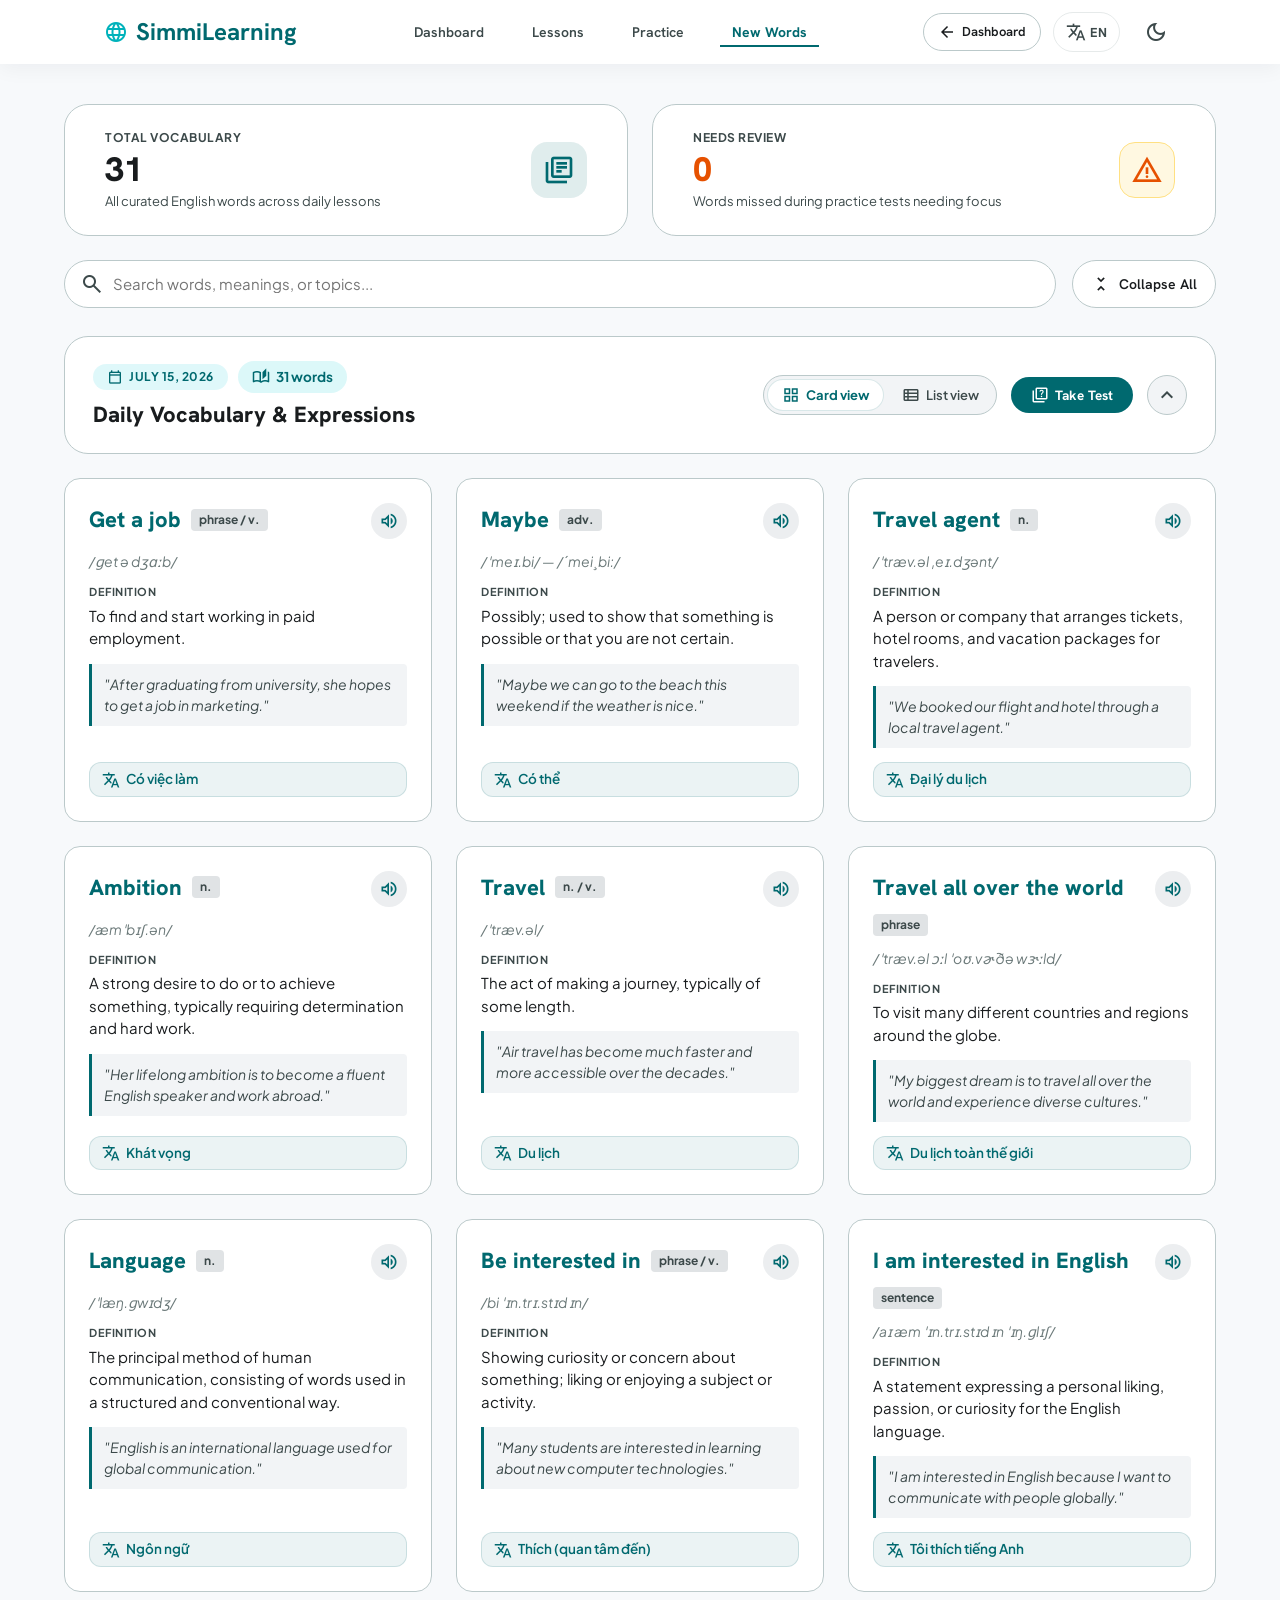
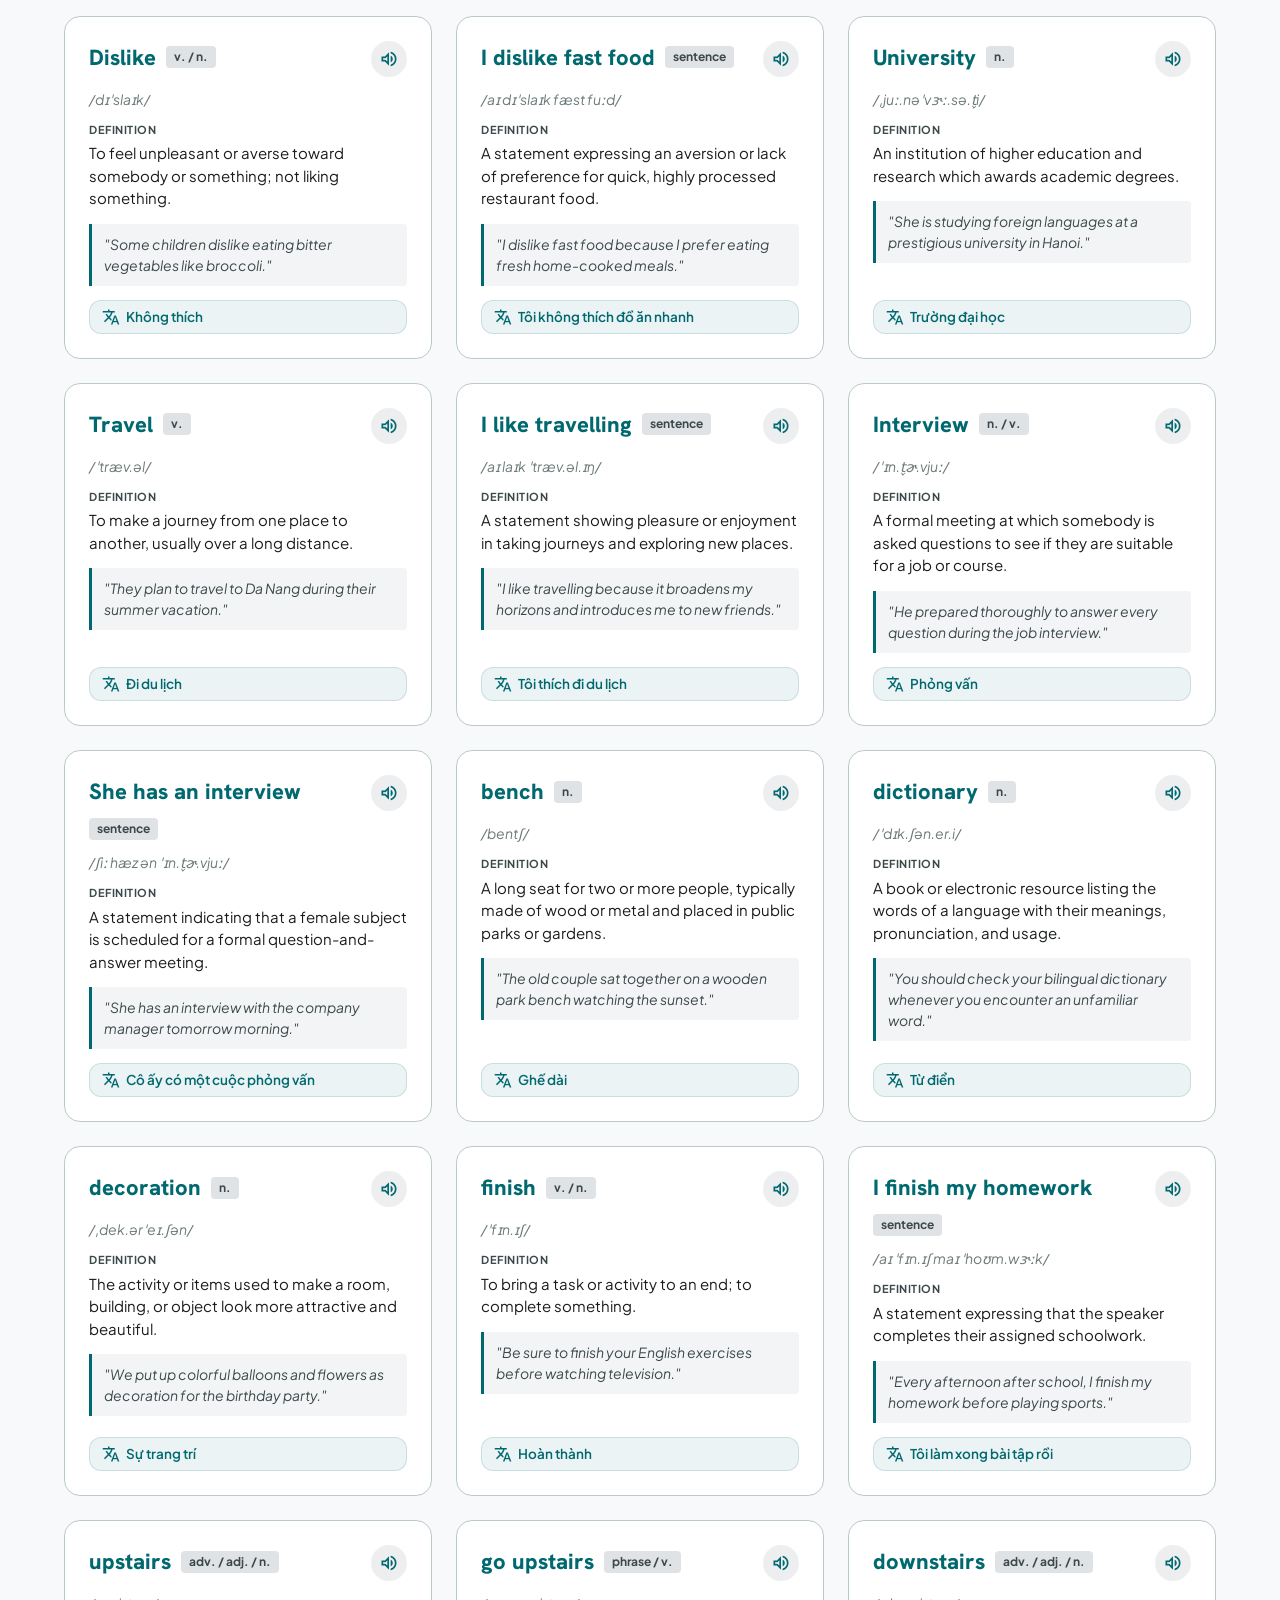
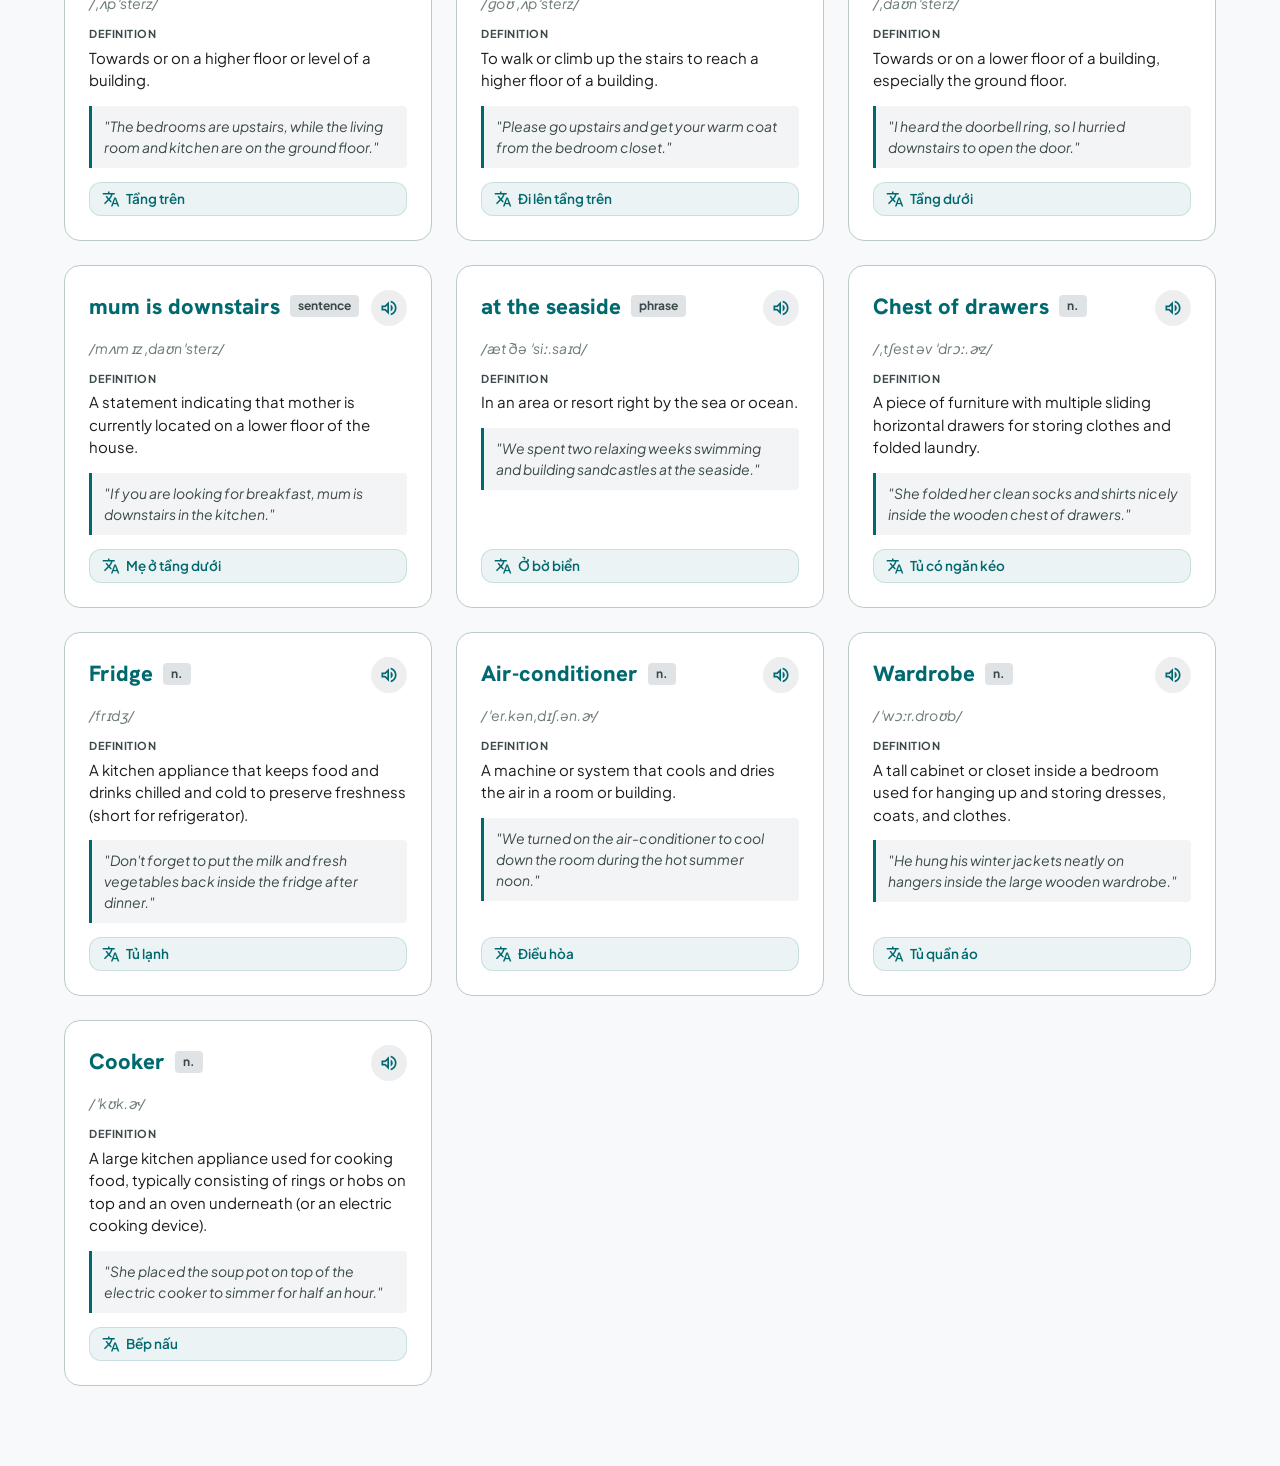
==== new_words.html @ 90b7ef75 "Refactor New Words header layout, add INFO level logging, and optimize mobile List view" ====
<!DOCTYPE html>
<html lang="en">

<head>
  <meta charset="utf-8" />
  <meta content="width=device-width, initial-scale=1.0" name="viewport" />
  <title>SimmiLearning - Daily New Vocabulary Words</title>
  <meta name="description"
    content="Explore daily curated English vocabulary words grouped by date. Listen to pronunciation, review definitions, and expand your vocabulary." />

  <!-- Material Symbols and Google Fonts -->
  <link href="https://fonts.googleapis.com/css2?family=Material+Symbols+Outlined:wght,FILL@100..700,0..1&display=swap"
    rel="stylesheet" />
  <link href="style.css" rel="stylesheet" />

  <style>
    /* Specific styles for New Words page */
    .metrics-grid {
      display: grid;
      grid-template-columns: repeat(auto-fit, minmax(280px, 1fr));
      gap: var(--spacing-md);
      margin-bottom: var(--spacing-md);
    }

    .metric-card {
      background: var(--surface-container-lowest);
      border: 1px solid var(--outline-variant);
      border-radius: var(--rounded-xl);
      padding: var(--spacing-md) var(--spacing-lg);
      display: flex;
      align-items: center;
      justify-content: space-between;
      box-shadow: var(--shadow-sm);
      transition: transform 0.2s ease, box-shadow 0.2s ease, border-color 0.2s ease;
      position: relative;
      overflow: hidden;
    }

    .metric-card:hover {
      transform: translateY(-4px);
      box-shadow: var(--shadow-level2);
      border-color: var(--primary);
    }

    .metric-card.review-card:hover {
      border-color: #f57c00;
    }

    .metric-icon-wrapper {
      width: 56px;
      height: 56px;
      border-radius: var(--rounded-lg);
      display: flex;
      align-items: center;
      justify-content: center;
      flex-shrink: 0;
    }

    .metric-icon-wrapper.primary-icon {
      background: rgba(0, 105, 111, 0.12);
      color: var(--primary);
    }

    body[data-theme="dark"] .metric-icon-wrapper.primary-icon {
      background: rgba(80, 217, 226, 0.15);
      color: var(--inverse-primary);
    }

    .metric-icon-wrapper.warning-icon {
      background: #fff8e1;
      color: #e65100;
      border: 1px solid #ffe082;
    }

    body[data-theme="dark"] .metric-icon-wrapper.warning-icon {
      background: rgba(230, 81, 0, 0.25);
      color: #ffb74d;
      border-color: #ffa000;
    }

    .metric-content {
      flex: 1;
      margin-right: 16px;
    }

    .metric-label {
      font-size: 12px;
      font-weight: 700;
      text-transform: uppercase;
      letter-spacing: 0.5px;
      color: var(--on-surface-variant);
      margin-bottom: 4px;
      display: block;
    }

    .metric-value {
      font-family: var(--font-display);
      font-size: 34px;
      font-weight: 800;
      color: var(--on-surface);
      line-height: 1.1;
      margin-bottom: 4px;
    }

    .metric-card.review-card .metric-value {
      color: #e65100;
    }

    body[data-theme="dark"] .metric-card.review-card .metric-value {
      color: #ffb74d;
    }

    .metric-sub {
      font-size: 13px;
      color: var(--on-surface-variant);
      margin: 0;
      line-height: 1.4;
    }

    .search-filter-bar {
      display: flex;
      gap: 16px;
      flex-wrap: wrap;
      margin-bottom: 28px;
      position: relative;
      z-index: 2;
    }

    @media (max-width: 640px) {
      .metrics-grid {
        grid-template-columns: 1fr;
        gap: 16px;
      }
      .metric-card {
        padding: 18px 20px;
      }
      .search-filter-bar {
        flex-direction: column;
        gap: 12px;
        margin-bottom: 20px;
      }
      .search-input-wrapper {
        min-width: 100%;
      }
      .filter-btn-group {
        width: 100%;
      }
      .filter-btn-group #toggle-all-btn {
        width: 100%;
        justify-content: center;
      }
    }

    .search-input-wrapper {
      flex: 1;
      min-width: 280px;
      position: relative;
      display: flex;
      align-items: center;
    }

    .search-input-wrapper .material-symbols-outlined {
      position: absolute;
      left: 16px;
      color: var(--on-surface-variant);
      pointer-events: none;
    }

    .search-input {
      width: 100%;
      height: 48px;
      padding: 0 16px 0 48px;
      border-radius: var(--rounded-full);
      border: 1px solid var(--outline-variant);
      background: var(--surface-container-lowest);
      color: var(--on-surface);
      font-family: var(--font-body);
      font-size: 15px;
      box-shadow: var(--shadow-sm);
      transition: all 0.2s ease;
    }

    .search-input:focus {
      outline: none;
      border-color: var(--inverse-primary);
      box-shadow: 0 0 0 3px rgba(80, 217, 226, 0.3);
    }

    .filter-btn-group {
      display: flex;
      gap: 8px;
    }

    .date-group-section {
      margin-bottom: 40px;
      animation: fadeIn 0.4s ease;
    }

    .date-group-header {
      display: flex;
      align-items: center;
      justify-content: space-between;
      gap: 20px;
      padding: 24px 28px;
      background: var(--surface-container-lowest);
      border: 1px solid var(--outline-variant);
      border-radius: var(--rounded-xl);
      box-shadow: var(--shadow-sm);
      margin-bottom: 24px;
      transition: box-shadow 0.2s ease, border-color 0.2s ease;
    }

    .date-group-header:hover {
      box-shadow: var(--shadow-level2);
      border-color: var(--primary);
    }

    .date-header-left {
      display: flex;
      flex-direction: column;
      align-items: flex-start;
      gap: 8px;
    }

    .date-badges-row {
      display: flex;
      align-items: center;
      gap: 10px;
      flex-wrap: wrap;
    }

    .date-badge {
      display: inline-flex;
      align-items: center;
      gap: 6px;
      background: rgba(80, 217, 226, 0.18);
      color: var(--primary);
      padding: 4px 14px;
      border-radius: var(--rounded-full);
      font-weight: 700;
      font-size: 12px;
      text-transform: uppercase;
      letter-spacing: 0.5px;
    }

    body[data-theme="dark"] .date-badge {
      background: rgba(80, 217, 226, 0.15);
      color: var(--inverse-primary);
    }

    .date-theme-title {
      font-family: var(--font-display);
      font-size: 22px;
      font-weight: 800;
      color: var(--on-surface);
      margin: 0;
      line-height: 1.3;
    }

    .date-header-right {
      display: flex;
      align-items: center;
      gap: 14px;
      flex-wrap: nowrap;
      flex-shrink: 0;
    }

    .date-header-right .btn-primary {
      width: auto !important;
      flex: 0 0 auto;
      margin: 0;
    }

    .word-count-badge {
      display: inline-flex;
      align-items: center;
      gap: 6px;
      background: rgba(80, 217, 226, 0.2);
      color: var(--primary);
      padding: 6px 14px;
      border-radius: var(--rounded-full);
      font-size: 13.5px;
      font-weight: 700;
      transition: all 0.2s ease;
    }

    body[data-theme="dark"] .word-count-badge {
      background: rgba(80, 217, 226, 0.15);
      color: var(--inverse-primary);
    }

    .date-header-actions {
      display: flex;
      align-items: center;
      gap: 14px;
      flex-wrap: wrap;
    }

    .group-collapse-btn {
      color: var(--on-surface-variant);
      width: 40px;
      height: 40px;
      border-radius: var(--rounded-full);
      display: inline-flex;
      align-items: center;
      justify-content: center;
      transition: all 0.2s ease;
      background: var(--surface-container-low);
      border: 1px solid var(--outline-variant);
      cursor: pointer;
    }

    .group-collapse-btn:hover {
      color: var(--primary);
      background: var(--surface-container-high);
      border-color: var(--primary);
      transform: scale(1.05);
    }

    .date-header-left[onclick]:hover .date-theme-title {
      color: var(--primary);
      transition: color 0.2s ease;
    }

    .toggle-label-short {
      display: none;
    }

    @media (max-width: 640px) {
      .date-group-header {
        flex-direction: column;
        align-items: stretch;
        gap: 16px;
        padding: 20px;
      }

      .date-theme-title {
        font-size: 20px;
        margin-top: 4px;
      }

      .date-header-right {
        display: flex;
        flex-wrap: wrap;
        justify-content: space-between;
        align-items: center;
        gap: 12px;
        width: 100%;
      }

      .date-header-right .btn-primary {
        order: -1;
        width: 100% !important;
        flex: 1 1 100% !important;
        justify-content: center;
        padding: 12px 16px;
        font-size: 14px;
        margin-bottom: 4px;
      }

      .date-badges-row {
        gap: 8px;
      }

      .word-count-badge {
        padding: 4px 12px;
        font-size: 12px;
      }

      .group-collapse-btn {
        width: 36px;
        height: 36px;
      }

      .toggle-label-full {
        display: none;
      }

      .toggle-label-short {
        display: inline;
      }

      /* Hide Type tag, Phonetic (IPA), and Needs Review badge/text specifically for List view on mobile */
      .word-list-item .word-type,
      .word-list-item .phonetic-text,
      .word-list-item .missed-badge {
        display: none !important;
      }

      /* Display Vietnamese meaning and audio button on a new separate row (`.word-list-right`) in List view on mobile */
      .word-list-item {
        flex-direction: column;
        align-items: stretch;
        gap: 12px;
      }

      .word-list-left {
        width: 100%;
      }

      .word-list-right {
        width: 100%;
        display: flex;
        align-items: center;
        justify-content: space-between;
        gap: 12px;
      }

      .word-list-item .vietnamese-pill {
        max-width: calc(100% - 48px);
        margin: 0;
        flex: 0 1 auto;
      }
    }

    .words-grid {
      display: grid;
      grid-template-columns: repeat(auto-fill, minmax(340px, 1fr));
      gap: var(--spacing-md);
    }

    .word-card {
      background: var(--surface-container-lowest);
      border: 1px solid var(--outline-variant);
      border-radius: var(--rounded-lg);
      padding: var(--spacing-md);
      display: flex;
      flex-direction: column;
      justify-content: space-between;
      box-shadow: var(--shadow-sm);
      transition: transform 0.2s ease, box-shadow 0.2s ease;
      position: relative;
      overflow: hidden;
    }

    .word-card:hover {
      transform: translateY(-4px);
      box-shadow: var(--shadow-md);
      border-color: var(--primary);
    }

    .word-header {
      display: flex;
      justify-content: space-between;
      align-items: flex-start;
      margin-bottom: 12px;
    }

    .word-title-area {
      display: flex;
      align-items: center;
      gap: 10px;
      flex-wrap: wrap;
    }

    .word-title {
      font-family: var(--font-display);
      font-size: 22px;
      font-weight: 800;
      color: var(--primary);
      margin: 0;
    }

    .word-type {
      background: var(--surface-variant);
      color: var(--on-surface-variant);
      font-size: 12px;
      font-weight: 700;
      padding: 2px 8px;
      border-radius: var(--rounded-sm);
      text-transform: lowercase;
    }

    .word-level {
      background: rgba(0, 105, 111, 0.1);
      color: var(--primary);
      border: 1px solid rgba(0, 105, 111, 0.2);
      font-size: 11px;
      font-weight: 800;
      padding: 2px 8px;
      border-radius: var(--rounded-full);
    }

    .audio-btn {
      width: 36px;
      height: 36px;
      border-radius: 50%;
      background: var(--surface-container);
      border: none;
      color: var(--primary);
      display: flex;
      align-items: center;
      justify-content: center;
      cursor: pointer;
      transition: all 0.2s ease;
      flex-shrink: 0;
    }

    .audio-btn:hover {
      background: var(--primary);
      color: var(--on-primary);
      transform: scale(1.08);
    }

    .phonetic-text {
      font-family: var(--font-body);
      font-size: 14px;
      color: var(--outline);
      margin-bottom: 12px;
      font-style: italic;
    }

    .meaning-block {
      margin-bottom: 14px;
    }

    .meaning-label {
      font-size: 11px;
      font-weight: 700;
      text-transform: uppercase;
      letter-spacing: 0.5px;
      color: var(--on-surface-variant);
      margin-bottom: 4px;
      display: block;
    }

    .meaning-text {
      font-size: 15px;
      line-height: 1.5;
      color: var(--on-surface);
      margin: 0;
    }

    .example-box {
      background: var(--surface-container-low);
      border-left: 3px solid var(--primary);
      padding: 10px 12px;
      border-radius: 0 var(--rounded-sm) var(--rounded-sm) 0;
      margin-bottom: 14px;
    }

    .example-box p {
      font-size: 14px;
      line-height: 1.5;
      color: var(--on-surface-variant);
      font-style: italic;
      margin: 0;
    }

    .vietnamese-pill {
      display: inline-flex;
      align-items: center;
      gap: 6px;
      background: rgba(0, 105, 111, 0.08);
      color: var(--primary);
      padding: 6px 12px;
      border-radius: var(--rounded-md);
      font-size: 13.5px;
      font-weight: 600;
      border: 1px solid rgba(0, 105, 111, 0.15);
      margin-top: auto;
    }

    .loading-container {
      text-align: center;
      padding: 80px 20px;
    }

    .spinner {
      width: 48px;
      height: 48px;
      border: 4px solid var(--surface-variant);
      border-top-color: var(--primary);
      border-radius: 50%;
      animation: spin 1s infinite linear;
      margin: 0 auto 16px;
    }

    @keyframes spin {
      to {
        transform: rotate(360deg);
      }
    }

    @keyframes fadeIn {
      from {
        opacity: 0;
        transform: translateY(8px);
      }

      to {
        opacity: 1;
        transform: translateY(0);
      }
    }

    .empty-state {
      text-align: center;
      padding: 60px 20px;
      background: var(--surface-container-low);
      border-radius: var(--rounded-lg);
      margin: 20px 0;
    }

    .view-toggle-group {
      display: inline-flex;
      background: var(--surface-container-low);
      border: 1px solid var(--outline-variant);
      border-radius: var(--rounded-full);
      padding: 3px;
      gap: 4px;
    }

    .view-toggle-btn {
      display: inline-flex;
      align-items: center;
      gap: 6px;
      padding: 6px 14px;
      border-radius: var(--rounded-full);
      border: none;
      background: transparent;
      color: var(--on-surface-variant);
      font-size: 13px;
      font-weight: 600;
      cursor: pointer;
      transition: all 0.2s ease;
      font-family: var(--font-body);
    }

    .view-toggle-btn:hover {
      color: var(--on-surface);
      background: rgba(0, 105, 111, 0.06);
    }

    .view-toggle-btn.active {
      background: var(--surface-container-lowest);
      color: var(--primary);
      box-shadow: var(--shadow-sm);
      font-weight: 700;
      border: 1px solid rgba(0, 105, 111, 0.15);
    }

    .words-list {
      display: flex;
      flex-direction: column;
      gap: 12px;
    }

    .word-list-item {
      background: var(--surface-container-lowest);
      border: 1px solid var(--outline-variant);
      border-radius: var(--rounded-lg);
      padding: 14px 20px;
      display: flex;
      align-items: center;
      justify-content: space-between;
      gap: 16px;
      box-shadow: var(--shadow-sm);
      transition: transform 0.2s ease, box-shadow 0.2s ease, border-color 0.2s ease;
    }

    .word-list-item:hover {
      transform: translateX(4px);
      box-shadow: var(--shadow-md);
      border-color: var(--primary);
    }

    .word-list-left {
      display: flex;
      align-items: center;
      gap: 14px;
      flex-wrap: wrap;
    }

    .word-list-title {
      font-family: var(--font-display);
      font-size: 18px;
      font-weight: 800;
      color: var(--primary);
      margin: 0;
    }

    .word-list-right {
      display: flex;
      align-items: center;
      gap: 14px;
      flex-shrink: 0;
    }

    .word-card.missed-card {
      border: 2px solid #f57c00 !important;
      background: #fff8e1 !important;
      box-shadow: 0 4px 12px rgba(245, 124, 0, 0.15) !important;
    }

    body[data-theme="dark"] .word-card.missed-card {
      background: rgba(245, 124, 0, 0.15) !important;
      border-color: #ffb74d !important;
    }

    .word-list-item.missed-item {
      border: 2px solid #f57c00 !important;
      background: #fff8e1 !important;
      box-shadow: 0 4px 12px rgba(245, 124, 0, 0.12) !important;
    }

    body[data-theme="dark"] .word-list-item.missed-item {
      background: rgba(245, 124, 0, 0.15) !important;
      border-color: #ffb74d !important;
    }

    .missed-badge {
      display: inline-flex;
      align-items: center;
      gap: 4px;
      background: #ffecb3;
      color: #e65100;
      font-size: 11.5px;
      font-weight: 700;
      padding: 3px 8px;
      border-radius: var(--rounded-full);
      border: 1px solid #ffb300;
      margin-left: 6px;
    }

    body[data-theme="dark"] .missed-badge {
      background: rgba(230, 81, 0, 0.4);
      color: #ffe082;
      border-color: #ffa000;
    }
  </style>
</head>

<body>

  <!-- Top Navigation Bar -->
  <header class="header-bar">
    <div class="header-container">
      <a href="index.html" class="logo">
        <span class="material-symbols-outlined filled">language</span>
        SimmiLearning
      </a>

      <!-- Desktop Navigation links -->
      <nav class="nav-links" aria-label="Main Navigation">
        <a href="index.html" class="nav-link">Dashboard</a>
        <a href="index.html#lessons" class="nav-link"
          onclick="localStorage.setItem('simmi-nav', 'lessons');">Lessons</a>
        <a href="index.html" class="nav-link">Practice</a>
        <a href="new_words.html" class="nav-link active" style="font-weight: 700; color: var(--primary);">New Words</a>
      </nav>

      <!-- Action buttons -->
      <div class="header-actions">
        <!-- Back to Dashboard Button -->
        <a href="index.html" class="btn-secondary"
          style="display: inline-flex; align-items: center; gap: 6px; padding: 8px 14px; border-radius: var(--rounded-full); text-decoration: none; font-size: 13px; font-weight: 600; border: 1px solid var(--outline-variant); color: var(--on-surface);">
          <span class="material-symbols-outlined" style="font-size: 18px;">arrow_back</span>
          <span>Dashboard</span>
        </a>

        <!-- Language Toggle Button -->
        <button id="lang-toggle-btn" class="icon-btn" aria-label="Switch language"
          style="display: flex; align-items: center; gap: 4px; padding: 6px 12px; border-radius: var(--rounded-full); border: 1px solid rgba(132, 148, 149, 0.2); height: 40px; margin-right: 4px; color: var(--on-surface-variant);">
          <span class="material-symbols-outlined" style="font-size: 20px;">translate</span>
          <span id="lang-label" style="font-family: var(--font-display); font-size: 13px; font-weight: 700;">EN</span>
        </button>
        <!-- Theme Toggle Button -->
        <button id="theme-toggle-btn" class="icon-btn" aria-label="Toggle dark mode">
          <span class="material-symbols-outlined">dark_mode</span>
        </button>
      </div>
    </div>
  </header>

  <!-- Main Content Wrapper -->
  <main class="main-canvas" style="max-width: 1200px;">
    <!-- Metrics Top Cards Section -->
    <section class="metrics-grid fade-in">
      <!-- Total Words Metric Card -->
      <article class="metric-card">
        <div class="metric-content">
          <span id="metric-total-title" class="metric-label">Total Vocabulary</span>
          <div id="metric-total-value" class="metric-value">0</div>
          <p id="metric-total-sub" class="metric-sub">All curated English words across daily lessons</p>
        </div>
        <div class="metric-icon-wrapper primary-icon">
          <span class="material-symbols-outlined" style="font-size: 32px;">library_books</span>
        </div>
      </article>

      <!-- Needs Review Metric Card -->
      <article class="metric-card review-card">
        <div class="metric-content">
          <span id="metric-review-title" class="metric-label">Needs Review</span>
          <div id="metric-review-value" class="metric-value">0</div>
          <p id="metric-review-sub" class="metric-sub">Words missed during practice tests needing focus</p>
        </div>
        <div class="metric-icon-wrapper warning-icon">
          <span class="material-symbols-outlined" style="font-size: 32px;">warning</span>
        </div>
      </article>
    </section>

    <!-- Search and Filter Bar -->
    <div class="search-filter-bar fade-in">
      <div class="search-input-wrapper">
        <span class="material-symbols-outlined">search</span>
        <input type="text" id="search-input" class="search-input"
          placeholder="Search words, meanings, or topics..." />
      </div>
      <div class="filter-btn-group">
        <button id="toggle-all-btn" class="btn-secondary"
          style="background: var(--surface-container-lowest); color: var(--on-surface); border: 1px solid var(--outline-variant); border-radius: var(--rounded-full); padding: 0 18px; height: 48px; font-weight: 600; display: inline-flex; align-items: center; gap: 8px; cursor: pointer;">
          <span class="material-symbols-outlined" style="font-size: 20px;">unfold_less</span>
          <span id="toggle-all-label">Collapse All</span>
        </button>
      </div>
    </div>

    <!-- Words Container where JSON data is rendered -->
    <div id="words-container">
      <div class="loading-container">
        <div class="spinner"></div>
        <p style="color: var(--on-surface-variant); font-weight: 600;">Loading vocabulary data from new_words.json...
        </p>
      </div>
    </div>
  </main>

  <script>
    // Global Logging Utility - Level set to INFO for Chrome Developer Tools inspection
    const LOG_LEVEL = localStorage.getItem('simmilearning-log-level') || 'INFO';
    const Logger = {
      level: LOG_LEVEL,
      info: (...args) => {
        if (Logger.level === 'INFO' || Logger.level === 'DEBUG') {
          console.info('[INFO]', ...args);
        }
      },
      debug: (...args) => {
        if (Logger.level === 'DEBUG') {
          console.debug('[DEBUG]', ...args);
        }
      },
      warn: (...args) => console.warn('[WARN]', ...args),
      error: (...args) => console.error('[ERROR]', ...args)
    };

    // State management
    let wordsData = [];
    let currentLang = localStorage.getItem('simmilearning-lang') || 'en';
    let currentViewMode = localStorage.getItem('simmilearning-words-view') || 'card';
    let isAllExpanded = true;
    let collapsedGroups = new Set();

    // Translations for UI labels
    const UI_LABELS = {
      en: {
        totalWordsTitle: "Total Vocabulary",
        totalWordsSub: "All curated English words across daily lessons",
        needsReviewTitle: "Needs Review",
        needsReviewSub: "Words missed during practice tests needing focus",
        searchPlaceholder: "Search words, meanings, or topics...",
        collapseAll: "Collapse All",
        expandAll: "Expand All",
        cardView: "Card view",
        cardViewShort: "Card",
        listView: "List view",
        listViewShort: "List",
        collapseGroup: "Collapse group",
        expandGroup: "Expand group",
        takeTest: "Take Test",
        needsReview: "Needs Review",
        meaning: "Definition",
        example: "Example",
        vietnamese: "Vietnamese",
        emptyTitle: "No vocabulary words found",
        emptySub: "Try adjusting your search terms or keywords.",
        wordsCount: "{count} words"
      },
      vi: {
        totalWordsTitle: "Tổng số từ vựng",
        totalWordsSub: "Toàn bộ từ vựng đã tổng hợp trong kho bài học",
        needsReviewTitle: "Từ cần ôn lại",
        needsReviewSub: "Các từ bạn trả lời chưa đúng trong bài kiểm tra",
        searchPlaceholder: "Tìm từ khóa, nghĩa hoặc chủ đề...",
        collapseAll: "Thu gọn tất cả",
        expandAll: "Mở rộng tất cả",
        cardView: "Dạng thẻ",
        cardViewShort: "Thẻ",
        listView: "Danh sách",
        listViewShort: "Danh sách",
        collapseGroup: "Thu gọn nhóm",
        expandGroup: "Mở rộng nhóm",
        takeTest: "Làm bài kiểm tra",
        needsReview: "Cần ôn lại",
        meaning: "Định nghĩa",
        example: "Ví dụ",
        vietnamese: "Nghĩa tiếng Việt",
        emptyTitle: "Không tìm thấy từ vựng phù hợp",
        emptySub: "Hãy thử kiểm tra lại từ khóa tìm kiếm của bạn.",
        wordsCount: "{count} từ"
      }
    };

    // Initialize Page
    document.addEventListener('DOMContentLoaded', () => {
      Logger.info("Initializing New Words page (`new_words.html`)... Current language:", currentLang, "| View mode:", currentViewMode);
      initTheme();
      initLanguage();
      fetchWordsData();

      // Event listeners
      document.getElementById('search-input').addEventListener('input', (e) => {
        Logger.info("User searching vocabulary with input:", e.target.value.trim());
        renderWords(e.target.value.trim());
      });

      document.getElementById('toggle-all-btn').addEventListener('click', toggleAllSections);
      document.getElementById('theme-toggle-btn').addEventListener('click', toggleTheme);
      document.getElementById('lang-toggle-btn').addEventListener('click', toggleLanguage);
    });

    // Fetch JSON data
    async function fetchWordsData() {
      const container = document.getElementById('words-container');
      try {
        Logger.info("Fetching vocabulary dataset from `new_words.json`...");
        const response = await fetch('new_words.json');
        if (!response.ok) {
          throw new Error(`HTTP error! status: ${response.status}`);
        }
        wordsData = await response.json();
        const totalItems = wordsData.reduce((acc, g) => acc + (g.words ? g.words.length : 0), 0);
        Logger.info(`Successfully loaded vocabulary dataset: ${wordsData.length} date groups containing ${totalItems} total words.`);
        renderWords();
      } catch (error) {
        Logger.error('Failed to load vocabulary data:', error);
        container.innerHTML = `
          <div class="empty-state" style="border: 1px solid var(--error); background: var(--error-container); color: var(--on-error-container);">
            <span class="material-symbols-outlined" style="font-size: 48px; color: var(--error);">error</span>
            <h3 style="margin: 12px 0 6px;">Failed to Load Vocabulary Data</h3>
            <p style="margin: 0;">Could not fetch <code>new_words.json</code>. Ensure the local server is running and the file exists.</p>
          </div>
        `;
      }
    }

    function updateMetrics() {
      if (!wordsData) return;
      const totalWords = wordsData.reduce((acc, g) => acc + (g.words ? g.words.length : 0), 0);
      const missedWords = JSON.parse(localStorage.getItem('simmilearning-missed-words') || '{}');
      const reviewWords = wordsData.reduce((acc, g) => acc + (g.words ? g.words.filter(w => Boolean(missedWords[w.word.trim().toLowerCase()])).length : 0), 0);

      const totalEl = document.getElementById('metric-total-value');
      if (totalEl) totalEl.textContent = totalWords;

      const reviewEl = document.getElementById('metric-review-value');
      if (reviewEl) reviewEl.textContent = reviewWords;

      Logger.info(`Metrics updated -> Total Vocabulary: ${totalWords} | Needs Review: ${reviewWords}`);
    }

    // Render grouped words
    function renderWords(searchQuery = '') {
      Logger.info(`Rendering words view. Search Query: "${searchQuery}" | View Mode: "${currentViewMode}"`);
      const container = document.getElementById('words-container');
      const labels = UI_LABELS[currentLang];

      updateMetrics();

      if (!wordsData || wordsData.length === 0) {
        container.innerHTML = `<div class="empty-state"><p>No vocabulary items available.</p></div>`;
        return;
      }

      const query = searchQuery.toLowerCase();
      let totalWordsRendered = 0;
      let html = '';

      wordsData.forEach(group => {
        // Filter words matching query
        const filteredWords = group.words.filter(item => {
          if (!query) return true;
          return (
            item.word.toLowerCase().includes(query) ||
            item.meaning.toLowerCase().includes(query) ||
            (item.vietnamese && item.vietnamese.toLowerCase().includes(query)) ||
            (group.theme && group.theme.toLowerCase().includes(query)) ||
            group.date.includes(query) ||
            group.dateFormatted.toLowerCase().includes(query)
          );
        });

        if (filteredWords.length > 0) {
          totalWordsRendered += filteredWords.length;
          const countText = labels.wordsCount.replace('{count}', filteredWords.length);

          const viewContainerClass = currentViewMode === 'card' ? 'words-grid' : 'words-list';
          const missedWords = JSON.parse(localStorage.getItem('simmilearning-missed-words') || '{}');
          const itemsHtml = filteredWords.map(word => currentViewMode === 'card' ? renderWordCard(word, labels, missedWords) : renderWordListItem(word, labels, missedWords)).join('');

          const isGroupExpanded = isAllExpanded && !collapsedGroups.has(group.date);
          html += `
            <div class="date-group-section" data-date="${group.date}">
              <div class="date-group-header">
                <div class="date-header-left" style="cursor: pointer;" onclick="toggleGroupSectionFromHeader(this)" title="${isGroupExpanded ? (labels.collapseGroup || 'Collapse group') : (labels.expandGroup || 'Expand group')}">
                  <div class="date-badges-row">
                    <span class="date-badge">
                      <span class="material-symbols-outlined" style="font-size: 16px;">calendar_today</span>
                      <span>${group.dateFormatted || group.date}</span>
                    </span>
                    <span class="word-count-badge">
                      <span class="material-symbols-outlined" style="font-size: 18px;">auto_stories</span>
                      <span>${countText}</span>
                    </span>
                  </div>
                  ${group.theme ? `<h2 class="date-theme-title">${group.theme}</h2>` : ''}
                </div>
                <div class="date-header-right">
                  <div class="view-toggle-group" aria-label="View mode selection">
                    <button class="view-toggle-btn ${currentViewMode === 'card' ? 'active' : ''}" onclick="setViewMode('card')" title="${labels.cardView}">
                      <span class="material-symbols-outlined" style="font-size: 18px;">grid_view</span>
                      <span class="toggle-label-full">${labels.cardView}</span>
                      <span class="toggle-label-short">${labels.cardViewShort || 'Card'}</span>
                    </button>
                    <button class="view-toggle-btn ${currentViewMode === 'list' ? 'active' : ''}" onclick="setViewMode('list')" title="${labels.listView}">
                      <span class="material-symbols-outlined" style="font-size: 18px;">view_list</span>
                      <span class="toggle-label-full">${labels.listView}</span>
                      <span class="toggle-label-short">${labels.listViewShort || 'List'}</span>
                    </button>
                  </div>
                  <a href="new_words_test.html?date=${group.date}" class="btn-primary" style="width: auto; flex: 0 0 auto; display: inline-flex; align-items: center; gap: 6px; padding: 8px 20px; border-radius: var(--rounded-full); font-size: 13.5px; font-weight: 700; text-decoration: none; box-shadow: var(--shadow-sm); transition: all 0.2s ease;">
                    <span class="material-symbols-outlined" style="font-size: 18px;">quiz</span>
                    <span>${labels.takeTest || 'Take Test'}</span>
                  </a>
                  <button type="button" class="icon-btn group-collapse-btn" onclick="toggleGroupSection(this, '${group.date}')" title="${isGroupExpanded ? (labels.collapseGroup || 'Collapse group') : (labels.expandGroup || 'Expand group')}" aria-expanded="${isGroupExpanded ? 'true' : 'false'}">
                    <span class="material-symbols-outlined" style="font-size: 24px; transition: transform 0.2s ease;">${isGroupExpanded ? 'expand_less' : 'expand_more'}</span>
                  </button>
                </div>
              </div>

              <div class="${viewContainerClass}" style="${isGroupExpanded ? '' : 'display: none;'}">
                ${itemsHtml}
              </div>
            </div>
          `;
        }
      });

      if (totalWordsRendered === 0) {
        container.innerHTML = `
          <div class="empty-state fade-in">
            <span class="material-symbols-outlined" style="font-size: 48px; color: var(--outline);">search_off</span>
            <h3 style="font-size: 20px; font-weight: 700; margin: 12px 0 6px;">${labels.emptyTitle}</h3>
            <p style="color: var(--on-surface-variant); margin: 0;">${labels.emptySub}</p>
          </div>
        `;
      } else {
        container.innerHTML = html;
      }
    }

    function setViewMode(mode) {
      if (currentViewMode === mode) return;
      Logger.info(`Switching view mode from "${currentViewMode}" to "${mode}"`);
      currentViewMode = mode;
      localStorage.setItem('simmilearning-words-view', mode);
      renderWords(document.getElementById('search-input').value.trim());
    }

    // Render single word card (Card View)
    function renderWordCard(word, labels, missedWords = {}) {
      const isMissed = Boolean(missedWords[word.word.trim().toLowerCase()]);
      return `
        <article class="word-card fade-in ${isMissed ? 'missed-card' : ''}">
          <div>
            <div class="word-header">
              <div class="word-title-area">
                <h3 class="word-title">${word.word}</h3>
                ${word.type ? `<span class="word-type">${word.type}</span>` : ''}
                ${word.level ? `<span class="word-level">${word.level}</span>` : ''}
                ${isMissed ? `
                  <span class="missed-badge" title="You missed this word in the test. Review it carefully!">
                    <span class="material-symbols-outlined" style="font-size: 14px;">warning</span>
                    <span>${labels.needsReview || 'Needs Review'}</span>
                  </span>
                ` : ''}
              </div>
              <button class="audio-btn" onclick="speakWord('${word.word.replace(/'/g, "\\'")}')" title="Listen to pronunciation" aria-label="Pronounce ${word.word}">
                <span class="material-symbols-outlined" style="font-size: 20px;">volume_up</span>
              </button>
            </div>

            ${word.phonetic ? `<div class="phonetic-text">${word.phonetic}</div>` : ''}

            <div class="meaning-block">
              <span class="meaning-label">${labels.meaning}</span>
              <p class="meaning-text">${word.meaning}</p>
            </div>

            ${word.example ? `
              <div class="example-box">
                <p>"${word.example}"</p>
              </div>
            ` : ''}
          </div>

          ${word.vietnamese ? `
            <div class="vietnamese-pill">
              <span class="material-symbols-outlined" style="font-size: 18px;">translate</span>
              <span>${word.vietnamese}</span>
            </div>
          ` : ''}
        </article>
      `;
    }

    // Render single word list item (List View - without definition & example)
    function renderWordListItem(word, labels, missedWords = {}) {
      const isMissed = Boolean(missedWords[word.word.trim().toLowerCase()]);
      return `
        <article class="word-list-item fade-in ${isMissed ? 'missed-item' : ''}">
          <div class="word-list-left">
            <h3 class="word-list-title">${word.word}</h3>
            ${word.type ? `<span class="word-type">${word.type}</span>` : ''}
            ${word.phonetic ? `<span class="phonetic-text" style="margin: 0; font-size: 13.5px;">${word.phonetic}</span>` : ''}
            ${word.level ? `<span class="word-level">${word.level}</span>` : ''}
            ${isMissed ? `
              <span class="missed-badge" title="You missed this word in the test. Review it carefully!">
                <span class="material-symbols-outlined" style="font-size: 14px;">warning</span>
                <span>${labels.needsReview || 'Needs Review'}</span>
              </span>
            ` : ''}
          </div>

          <div class="word-list-right">
            ${word.vietnamese ? `
              <div class="vietnamese-pill" style="margin: 0;">
                <span class="material-symbols-outlined" style="font-size: 18px;">translate</span>
                <span>${word.vietnamese}</span>
              </div>
            ` : ''}
            <button class="audio-btn" onclick="speakWord('${word.word.replace(/'/g, "\\'")}')" title="Listen to pronunciation" aria-label="Pronounce ${word.word}">
              <span class="material-symbols-outlined" style="font-size: 20px;">volume_up</span>
            </button>
          </div>
        </article>
      `;
    }

    // Text to Speech Pronunciation
    function speakWord(text) {
      Logger.info(`Pronouncing text via SpeechSynthesis: "${text}"`);
      if (!('speechSynthesis' in window)) {
        alert("Sorry, your browser does not support text-to-speech.");
        return;
      }
      // Cancel previous utterances
      window.speechSynthesis.cancel();
      const utterance = new SpeechSynthesisUtterance(text);
      utterance.lang = 'en-US';
      utterance.rate = 0.5; // Slow speed for easy listening and learning pronunciation
      window.speechSynthesis.speak(utterance);
    }

    // Expand/Collapse Sections
    function toggleAllSections() {
      isAllExpanded = !isAllExpanded;
      Logger.info(`Toggling all date group sections -> isAllExpanded state: ${isAllExpanded}`);
      if (!isAllExpanded) {
        wordsData.forEach(g => collapsedGroups.add(g.date));
      } else {
        collapsedGroups.clear();
      }

      const containers = document.querySelectorAll('.words-grid, .words-list');
      const btnIcon = document.querySelector('#toggle-all-btn .material-symbols-outlined');
      const btnLabel = document.getElementById('toggle-all-label');
      const labels = UI_LABELS[currentLang];

      containers.forEach(container => {
        container.style.display = isAllExpanded ? (container.classList.contains('words-grid') ? 'grid' : 'flex') : 'none';
      });

      document.querySelectorAll('.group-collapse-btn').forEach(groupBtn => {
        const icon = groupBtn.querySelector('.material-symbols-outlined');
        if (icon) icon.textContent = isAllExpanded ? 'expand_less' : 'expand_more';
        groupBtn.setAttribute('aria-expanded', isAllExpanded ? 'true' : 'false');
        groupBtn.setAttribute('title', isAllExpanded ? (labels.collapseGroup || 'Collapse group') : (labels.expandGroup || 'Expand group'));
      });

      if (btnIcon && btnLabel) {
        btnIcon.textContent = isAllExpanded ? 'unfold_less' : 'unfold_more';
        btnLabel.textContent = isAllExpanded ? labels.collapseAll : labels.expandAll;
      }
    }

    function toggleGroupSection(btn, date) {
      const section = btn.closest('.date-group-section');
      const container = section.querySelector('.words-grid, .words-list');
      const icon = btn.querySelector('.material-symbols-outlined');
      const labels = UI_LABELS[currentLang];

      if (!container) return;

      const isCurrentlyExpanded = container.style.display !== 'none';
      Logger.info(`Toggling individual date group section "${date}" -> New state: ${isCurrentlyExpanded ? 'collapsed' : 'expanded'}`);

      if (isCurrentlyExpanded) {
        container.style.display = 'none';
        collapsedGroups.add(date);
        icon.textContent = 'expand_more';
        btn.setAttribute('aria-expanded', 'false');
        btn.setAttribute('title', labels.expandGroup || 'Expand group');
      } else {
        container.style.display = container.classList.contains('words-grid') ? 'grid' : 'flex';
        collapsedGroups.delete(date);
        icon.textContent = 'expand_less';
        btn.setAttribute('aria-expanded', 'true');
        btn.setAttribute('title', labels.collapseGroup || 'Collapse group');
      }
    }

    function toggleGroupSectionFromHeader(headerLeftEl) {
      const section = headerLeftEl.closest('.date-group-section');
      if (!section) return;
      const collapseBtn = section.querySelector('.group-collapse-btn');
      if (collapseBtn) collapseBtn.click();
    }

    // Theme logic
    function initTheme() {
      const savedTheme = localStorage.getItem('simmilearning-theme') || 'light';
      document.body.setAttribute('data-theme', savedTheme);
      updateThemeIcon(savedTheme);
    }

    function toggleTheme() {
      const current = document.body.getAttribute('data-theme') || 'light';
      const next = current === 'light' ? 'dark' : 'light';
      Logger.info(`Toggling application theme -> New theme: "${next}"`);
      document.body.setAttribute('data-theme', next);
      localStorage.setItem('simmilearning-theme', next);
      updateThemeIcon(next);
    }

    function updateThemeIcon(theme) {
      const icon = document.querySelector('#theme-toggle-btn span');
      if (icon) icon.textContent = theme === 'light' ? 'dark_mode' : 'light_mode';
    }

    // Language logic
    function initLanguage() {
      updateLanguageUI();
    }

    function toggleLanguage() {
      currentLang = currentLang === 'en' ? 'vi' : 'en';
      Logger.info(`Toggling interface language -> New language: "${currentLang}"`);
      localStorage.setItem('simmilearning-lang', currentLang);
      updateLanguageUI();
      renderWords(document.getElementById('search-input').value.trim());
    }

    function updateLanguageUI() {
      const labels = UI_LABELS[currentLang];
      const langLabel = document.getElementById('lang-label');
      if (langLabel) langLabel.textContent = currentLang.toUpperCase();

      const totalTitle = document.getElementById('metric-total-title');
      if (totalTitle) totalTitle.textContent = labels.totalWordsTitle;

      const totalSub = document.getElementById('metric-total-sub');
      if (totalSub) totalSub.textContent = labels.totalWordsSub;

      const reviewTitle = document.getElementById('metric-review-title');
      if (reviewTitle) reviewTitle.textContent = labels.needsReviewTitle;

      const reviewSub = document.getElementById('metric-review-sub');
      if (reviewSub) reviewSub.textContent = labels.needsReviewSub;

      const searchInput = document.getElementById('search-input');
      if (searchInput) searchInput.placeholder = labels.searchPlaceholder;

      const btnLabel = document.getElementById('toggle-all-label');
      if (btnLabel) btnLabel.textContent = isAllExpanded ? labels.collapseAll : labels.expandAll;
    }
  </script>
</body>

</html>
---- style.css ----
/*
  SimmiLearning - Custom Stylesheet
  Implements design tokens from lumina_learning_light/DESIGN.md and lumina_learning/DESIGN.md
*/

/* Google Fonts Setup */
@import url('https://fonts.googleapis.com/css2?family=Hanken+Grotesk:wght@400;500;600;700&family=Plus+Jakarta+Sans:wght@400;500;600;700&display=swap');

:root {
  /* Light Mode Colors */
  --background: #f7f9fb;
  --on-background: #191c1e;
  
  --surface: #f7f9fb;
  --surface-dim: #d8dadc;
  --surface-bright: #f7f9fb;
  --surface-container-lowest: #ffffff;
  --surface-container-low: #f2f4f6;
  --surface-container: #eceef0;
  --surface-container-high: #e6e8ea;
  --surface-container-highest: #e0e3e5;
  --on-surface: #191c1e;
  --on-surface-variant: #3c494a;
  
  --primary: #00696f;
  --on-primary: #ffffff;
  --primary-container: #00b2bb;
  --on-primary-container: #003e42;
  --inverse-primary: #50d9e2;
  
  --secondary: #00696f;
  --on-secondary: #ffffff;
  --secondary-container: #0bf1fd;
  --on-secondary-container: #006a6f;
  
  --tertiary: #565e74;
  --on-tertiary: #ffffff;
  --tertiary-container: #99a0b9;
  --on-tertiary-container: #2f374c;
  
  --error: #ba1a1a;
  --on-error: #ffffff;
  --error-container: #ffdad6;
  --on-error-container: #93000a;

  --outline: #6c7a7a;
  --outline-variant: #bbc9ca;
  --surface-variant: #e0e3e5;

  /* Typography Fonts */
  --font-display: 'Hanken Grotesk', sans-serif;
  --font-body: 'Plus Jakarta Sans', sans-serif;

  /* Border Radii */
  --rounded-sm: 0.25rem;      /* 4px */
  --rounded-default: 0.5rem;  /* 8px */
  --rounded-md: 0.75rem;      /* 12px */
  --rounded-lg: 1rem;         /* 16px */
  --rounded-xl: 1.5rem;        /* 24px */
  --rounded-full: 9999px;

  /* Spacing Scale (8px base) */
  --spacing-base: 8px;
  --spacing-xs: 4px;
  --spacing-sm: 12px;
  --spacing-md: 24px;
  --spacing-lg: 40px;
  --spacing-xl: 64px;
  --spacing-gutter: 24px;
  --margin-mobile: 16px;
  --margin-desktop: 48px;

  /* Elevation Shadows */
  --shadow-level0: none;
  --shadow-level1: 0px 4px 20px rgba(15, 23, 42, 0.05);
  --shadow-level2: 0px 12px 32px rgba(15, 23, 42, 0.12);

  /* Animation Speeds */
  --transition-fast: 0.2s ease;
  --transition-normal: 0.3s cubic-bezier(0.4, 0, 0.2, 1);
}

/* Dark Mode Color Overrides */
[data-theme="dark"] {
  --background: #001620;
  --on-background: #cae7f8;

  --surface: #001620;
  --surface-dim: #001620;
  --surface-bright: #213c4a;
  --surface-container-lowest: #001019;
  --surface-container-low: #001e2b;
  --surface-container: #04232f;
  --surface-container-high: #112d3a;
  --surface-container-highest: #1d3845;
  --on-surface: #cae7f8;
  --on-surface-variant: #b9cacb;

  --primary: #e4fdff;
  --on-primary: #00373a;
  --primary-container: #16f3ff;
  --on-primary-container: #006b71;
  --inverse-primary: #00696f;

  --secondary: #50d9e2;
  --on-secondary: #00373a;
  --secondary-container: #00b2bb;
  --on-secondary-container: #003e42;

  --tertiary: #e4fdff;
  --on-tertiary: #00373a;
  --tertiary-container: #8bebf2;
  --on-tertiary-container: #006b71;

  --error: #ffb4ab;
  --on-error: #690005;
  --error-container: #93000a;
  --on-error-container: #ffdad6;

  --outline: #849495;
  --outline-variant: #3a494b;
  --surface-variant: #1d3845;

  /* Saturated dark shadows for navy background */
  --shadow-level1: 0px 4px 20px rgba(0, 16, 25, 0.35);
  --shadow-level2: 0px 12px 32px rgba(0, 16, 25, 0.5);
}

/* CSS Reset */
*, *::before, *::after {
  box-sizing: border-box;
  margin: 0;
  padding: 0;
}

body {
  font-family: var(--font-body);
  background-color: var(--background);
  color: var(--on-background);
  min-height: 100vh;
  display: flex;
  flex-direction: column;
  line-height: 1.5;
  overflow-x: hidden;
  transition: background-color var(--transition-normal), color var(--transition-normal);
  -webkit-font-smoothing: antialiased;
}

/* Base Headings & Typography rules */
h1, h2, h3, h4, h5, h6 {
  font-family: var(--font-display);
}

a {
  text-decoration: none;
  color: inherit;
}

button {
  font-family: inherit;
  border: none;
  background: none;
  cursor: pointer;
}

/* Typography Classes */
.text-display {
  font-family: var(--font-display);
  font-size: 48px;
  font-weight: 700;
  line-height: 56px;
  letter-spacing: -0.02em;
}

.text-headline-lg {
  font-family: var(--font-display);
  font-size: 32px;
  font-weight: 600;
  line-height: 40px;
  letter-spacing: -0.01em;
}

.text-headline-md {
  font-family: var(--font-display);
  font-size: 24px;
  font-weight: 600;
  line-height: 32px;
}

.text-body-lg {
  font-family: var(--font-body);
  font-size: 18px;
  font-weight: 400;
  line-height: 28px;
}

.text-body-md {
  font-family: var(--font-body);
  font-size: 16px;
  font-weight: 400;
  line-height: 24px;
}

.text-label-md {
  font-family: var(--font-display);
  font-size: 14px;
  font-weight: 600;
  line-height: 20px;
  letter-spacing: 0.05em;
}

.text-label-sm {
  font-family: var(--font-display);
  font-size: 12px;
  font-weight: 600;
  line-height: 16px;
}

/* Material Symbols Config */
.material-symbols-outlined {
  font-family: 'Material Symbols Outlined';
  font-weight: normal;
  font-style: normal;
  font-size: 24px;
  line-height: 1;
  letter-spacing: normal;
  text-transform: none;
  display: inline-block;
  white-space: nowrap;
  word-wrap: normal;
  direction: ltr;
  -webkit-font-smoothing: antialiased;
  font-variation-settings: 'FILL' 0, 'wght' 400, 'GRAD' 0, 'opsz' 24;
}

.material-symbols-outlined.filled {
  font-variation-settings: 'FILL' 1;
}

/* Layout Elements */
.header-bar {
  background-color: var(--surface-container-lowest);
  border-bottom: 1px solid rgba(var(--outline-variant), 0.3);
  position: fixed;
  top: 0;
  left: 0;
  right: 0;
  height: 64px;
  z-index: 100;
  box-shadow: var(--shadow-level1);
  transition: background-color var(--transition-normal), border var(--transition-normal);
}

.header-container {
  display: flex;
  justify-content: space-between;
  align-items: center;
  height: 100%;
  max-width: 1120px;
  margin: 0 auto;
  padding: 0 var(--spacing-gutter);
}

.logo {
  font-family: var(--font-display);
  font-size: 24px;
  font-weight: 700;
  color: var(--primary);
  display: flex;
  align-items: center;
  gap: var(--spacing-base);
  user-select: none;
  transition: color var(--transition-normal);
}

.logo span {
  color: var(--primary-container);
}

.nav-links {
  display: none; /* Shown on desktop */
  gap: var(--spacing-md);
  align-items: center;
}

.nav-link {
  color: var(--on-surface-variant);
  font-family: var(--font-display);
  font-size: 14px;
  font-weight: 600;
  padding: var(--spacing-xs) var(--spacing-sm);
  border-radius: var(--rounded-default);
  transition: color var(--transition-fast), background-color var(--transition-fast);
}

.nav-link:hover {
  color: var(--primary);
  background-color: var(--surface-container-low);
}

.nav-link.active {
  color: var(--primary);
  border-bottom: 2px solid var(--primary);
  border-radius: 0;
  padding-bottom: calc(var(--spacing-xs) - 2px);
}

.header-actions {
  display: flex;
  align-items: center;
  gap: var(--spacing-sm);
}

.icon-btn {
  color: var(--on-surface-variant);
  padding: var(--spacing-base);
  border-radius: var(--rounded-full);
  display: flex;
  align-items: center;
  justify-content: center;
  transition: color var(--transition-fast), background-color var(--transition-fast);
}

.icon-btn:hover {
  color: var(--primary);
  background-color: var(--surface-container-high);
}

/* Mobile Navigation Drawer Trigger */
.menu-btn {
  display: flex;
}

/* Layout container for dynamic view content */
.main-canvas {
  margin-top: 64px;
  flex-grow: 1;
  width: 100%;
  max-width: 1120px;
  margin-left: auto;
  margin-right: auto;
  padding: var(--spacing-lg) var(--spacing-gutter);
  display: flex;
  flex-direction: column;
  justify-content: flex-start;
  position: relative;
}

/* Ambient Radial Glows (Background Decoration) */
.ambient-glow {
  position: absolute;
  inset: 0;
  z-index: -1;
  overflow: hidden;
  pointer-events: none;
}

.glow-bubble-1 {
  position: absolute;
  top: -10%;
  left: -10%;
  width: 45%;
  height: 45%;
  border-radius: var(--rounded-full);
  background: radial-gradient(circle, rgba(11, 241, 253, 0.08) 0%, rgba(255, 255, 255, 0) 70%);
  filter: blur(80px);
}

.glow-bubble-2 {
  position: absolute;
  bottom: -10%;
  right: -10%;
  width: 35%;
  height: 35%;
  border-radius: var(--rounded-full);
  background: radial-gradient(circle, rgba(0, 178, 187, 0.08) 0%, rgba(255, 255, 255, 0) 70%);
  filter: blur(80px);
}

[data-theme="dark"] .glow-bubble-1 {
  background: radial-gradient(circle, rgba(80, 217, 226, 0.15) 0%, rgba(0, 0, 0, 0) 70%);
}

[data-theme="dark"] .glow-bubble-2 {
  background: radial-gradient(circle, rgba(22, 243, 255, 0.12) 0%, rgba(0, 0, 0, 0) 70%);
}

/* View Control */
.view-section {
  display: none; /* Controlled by JS classes */
  width: 100%;
  opacity: 0;
  transform: translateY(15px);
  transition: opacity var(--transition-normal), transform var(--transition-normal);
}

.view-section.active {
  display: block;
  opacity: 1;
  transform: translateY(0);
}

/* Hero Section style */
.hero-block {
  text-align: center;
  max-width: 680px;
  margin: 0 auto var(--spacing-lg) auto;
}

.hero-block h1 {
  color: var(--primary);
  margin-bottom: var(--spacing-base);
  transition: color var(--transition-normal);
}

.hero-block p {
  color: var(--on-surface-variant);
  transition: color var(--transition-normal);
}

/* Grid of Cards (Tense Selection Screen) */
.grid-container {
  display: grid;
  grid-template-columns: 1fr;
  gap: var(--spacing-gutter);
  width: 100%;
}

/* Glassmorphism Cards */
.glass-card {
  background: var(--surface-container-lowest);
  border: 1px solid rgba(0, 105, 111, 0.15);
  border-radius: var(--rounded-xl);
  padding: var(--spacing-md);
  box-shadow: var(--shadow-level1);
  display: flex;
  flex-direction: column;
  position: relative;
  overflow: hidden;
  transition: transform var(--transition-normal), border var(--transition-normal), box-shadow var(--transition-normal), background var(--transition-normal);
}

[data-theme="dark"] .glass-card {
  background: var(--surface-container);
  border: 1px solid rgba(80, 217, 226, 0.15);
}

.glass-card:hover {
  transform: translateY(-4px);
  border-color: var(--primary-container);
  box-shadow: var(--shadow-level2);
}

.card-accent-bubble {
  position: absolute;
  top: -24px;
  right: -24px;
  width: 96px;
  height: 96px;
  background: radial-gradient(circle, rgba(11, 241, 253, 0.2) 0%, rgba(255, 255, 255, 0) 75%);
  border-radius: var(--rounded-full);
  transition: transform var(--transition-normal);
}

[data-theme="dark"] .card-accent-bubble {
  background: radial-gradient(circle, rgba(80, 217, 226, 0.25) 0%, rgba(0, 0, 0, 0) 75%);
}

.glass-card:hover .card-accent-bubble {
  transform: scale(1.2);
}

.card-top {
  display: flex;
  justify-content: space-between;
  align-items: flex-start;
  margin-bottom: var(--spacing-md);
  position: relative;
  z-index: 1;
}

.card-icon {
  background-color: var(--surface-container-high);
  color: var(--primary);
  border: 1px solid rgba(0, 105, 111, 0.1);
  padding: 12px;
  border-radius: var(--rounded-default);
  display: inline-flex;
  transition: color var(--transition-normal), background-color var(--transition-normal);
}

[data-theme="dark"] .card-icon {
  background-color: var(--surface-container-low);
  color: var(--primary-container);
  border-color: rgba(80, 217, 226, 0.1);
}

.card-badge {
  background-color: var(--surface-container-low);
  color: var(--on-surface-variant);
  font-family: var(--font-body);
  font-size: 11px;
  font-weight: 600;
  padding: 4px 12px;
  border-radius: var(--rounded-full);
  border: 1px solid rgba(0, 105, 111, 0.08);
  letter-spacing: 0.02em;
  transition: color var(--transition-normal), background-color var(--transition-normal);
}

[data-theme="dark"] .card-badge {
  background-color: var(--surface-container-high);
  color: var(--on-surface);
}

.glass-card h2 {
  color: var(--on-surface);
  font-size: 24px;
  font-weight: 600;
  margin-bottom: var(--spacing-xs);
  position: relative;
  z-index: 1;
  transition: color var(--transition-normal);
}

.glass-card p {
  color: var(--on-surface-variant);
  font-size: 14px;
  line-height: 20px;
  margin-bottom: var(--spacing-md);
  flex-grow: 1;
  position: relative;
  z-index: 1;
  transition: color var(--transition-normal);
}

.example-quote-card {
  background-color: var(--surface-container-highest);
  border: 1px solid rgba(var(--outline-variant), 0.1);
  border-radius: var(--rounded-default);
  padding: var(--spacing-sm);
  margin-bottom: var(--spacing-md);
  position: relative;
  z-index: 1;
  transition: background-color var(--transition-normal);
}

[data-theme="dark"] .example-quote-card {
  background-color: var(--surface-container-lowest);
}

.example-quote-card p {
  margin: 0;
  font-size: 14px;
  font-style: italic;
  color: var(--on-surface);
}

.example-quote-card strong {
  color: var(--primary-container);
  font-weight: 600;
}

/* Buttons and glows */
.btn-primary {
  background-color: var(--primary);
  color: var(--on-primary);
  font-family: var(--font-display);
  font-size: 14px;
  font-weight: 600;
  padding: 12px var(--spacing-md);
  border-radius: var(--rounded-default);
  display: inline-flex;
  align-items: center;
  justify-content: center;
  gap: var(--spacing-base);
  width: 100%;
  position: relative;
  z-index: 1;
  transition: background-color var(--transition-fast), box-shadow var(--transition-fast), transform var(--transition-fast);
}

[data-theme="dark"] .btn-primary {
  background-color: var(--primary-container);
  color: var(--on-primary-container);
}

.btn-primary:hover {
  background-color: var(--primary-container);
  box-shadow: 0 4px 12px rgba(0, 178, 187, 0.3);
}

[data-theme="dark"] .btn-primary:hover {
  background-color: var(--secondary);
  box-shadow: 0 4px 12px rgba(80, 217, 226, 0.4);
}

.btn-primary:active {
  transform: scale(0.98);
}

.btn-secondary {
  border: 2px solid var(--primary-container);
  color: var(--primary);
  font-family: var(--font-display);
  font-size: 14px;
  font-weight: 600;
  padding: 10px var(--spacing-md);
  border-radius: var(--rounded-default);
  display: inline-flex;
  align-items: center;
  justify-content: center;
  gap: var(--spacing-base);
  transition: background-color var(--transition-fast), border-color var(--transition-fast), color var(--transition-fast);
}

[data-theme="dark"] .btn-secondary {
  border-color: var(--primary-container);
  color: var(--primary-container);
}

.btn-secondary:hover {
  background-color: var(--surface-container-low);
}

.btn-secondary:active {
  transform: scale(0.98);
}

/* Practice screen elements */
.practice-container {
  width: 100%;
  max-width: 680px;
  margin: 0 auto;
  display: flex;
  flex-direction: column;
  gap: var(--spacing-lg);
}

.practice-header {
  display: flex;
  flex-direction: column;
  gap: var(--spacing-base);
  width: 100%;
}

.practice-header-top {
  display: flex;
  justify-content: space-between;
  align-items: flex-end;
  gap: var(--spacing-sm);
}

.tense-indicator {
  font-family: var(--font-display);
  font-size: 13px;
  font-weight: 600;
  color: var(--primary-container);
  text-transform: uppercase;
  letter-spacing: 0.1em;
}

.question-counter {
  font-size: 12px;
  font-weight: 600;
  color: var(--on-surface-variant);
  background-color: var(--surface-container-high);
  padding: 4px 12px;
  border-radius: var(--rounded-full);
  border: 1px solid rgba(var(--outline-variant), 0.1);
  transition: color var(--transition-normal), background-color var(--transition-normal);
}

.progress-track {
  width: 100%;
  height: 8px;
  background-color: var(--surface-container-highest);
  border-radius: var(--rounded-full);
  overflow: hidden;
  transition: background-color var(--transition-normal);
}

.progress-bar {
  height: 100%;
  background-color: var(--primary-container);
  border-radius: var(--rounded-full);
  width: 0%;
  transition: width 0.4s cubic-bezier(0.4, 0, 0.2, 1);
}

/* Options selectors */
.options-list {
  display: flex;
  flex-direction: column;
  gap: var(--spacing-sm);
  margin-top: var(--spacing-md);
}

.option-btn {
  width: 100%;
  text-align: left;
  padding: var(--spacing-md);
  border-radius: var(--rounded-default);
  border: 2px solid var(--outline-variant);
  background-color: var(--surface-container-lowest);
  display: flex;
  align-items: center;
  justify-content: space-between;
  gap: var(--spacing-sm);
  transition: background-color var(--transition-fast), border-color var(--transition-fast), box-shadow var(--transition-fast);
}

[data-theme="dark"] .option-btn {
  background-color: var(--surface-container);
  border-color: rgba(132, 148, 149, 0.3);
}

.option-btn:hover {
  background-color: var(--surface-container-high);
  border-color: var(--primary-container);
}

.option-btn:focus-visible {
  outline: none;
  border-color: var(--primary-container);
  box-shadow: 0 0 0 3px rgba(0, 178, 187, 0.15);
}

.option-text {
  font-family: var(--font-body);
  font-size: 16px;
  color: var(--on-surface);
  transition: color var(--transition-normal);
}

.option-circle {
  width: 24px;
  height: 24px;
  border-radius: var(--rounded-full);
  border: 2px solid var(--outline-variant);
  display: flex;
  align-items: center;
  justify-content: center;
  flex-shrink: 0;
  transition: border-color var(--transition-fast), background-color var(--transition-fast);
}

/* Option States */
.option-btn.selected {
  border-color: var(--primary-container);
  background-color: rgba(0, 178, 187, 0.08);
}

.option-btn.selected .option-text {
  color: var(--primary-container);
  font-weight: 500;
}

.option-btn.selected .option-circle {
  border-color: var(--primary-container);
  background-color: var(--primary-container);
  color: var(--on-primary);
}

/* Checked States (Immediate Feedback) */
.option-btn.correct {
  border-color: #2e7d32;
  background-color: rgba(46, 125, 50, 0.08);
}
[data-theme="dark"] .option-btn.correct {
  border-color: #4caf50;
  background-color: rgba(76, 175, 80, 0.12);
}
.option-btn.correct .option-text {
  color: #2e7d32;
  font-weight: 500;
}
[data-theme="dark"] .option-btn.correct .option-text {
  color: #81c784;
}
.option-btn.correct .option-circle {
  border-color: #2e7d32;
  background-color: #2e7d32;
  color: #ffffff;
}
[data-theme="dark"] .option-btn.correct .option-circle {
  border-color: #4caf50;
  background-color: #4caf50;
  color: #000000;
}

.option-btn.incorrect {
  border-color: var(--error);
  background-color: rgba(186, 26, 26, 0.08);
}
.option-btn.incorrect .option-text {
  color: var(--error);
}
.option-btn.incorrect .option-circle {
  border-color: var(--error);
  background-color: var(--error);
  color: #ffffff;
}

/* Question panel glow effect */
.question-glow-card {
  position: relative;
}

.question-glow-card::after {
  content: '';
  position: absolute;
  top: -96px;
  right: -96px;
  width: 192px;
  height: 192px;
  background-color: rgba(0, 178, 187, 0.06);
  border-radius: var(--rounded-full);
  filter: blur(24px);
  pointer-events: none;
  transition: background var(--transition-normal);
}

[data-theme="dark"] .question-glow-card::after {
  background-color: rgba(22, 243, 255, 0.08);
}

.practice-actions {
  display: flex;
  justify-content: space-between;
  align-items: center;
  margin-top: var(--spacing-sm);
  gap: var(--spacing-md);
}

.hint-section {
  width: 100%;
  max-height: 0;
  overflow: hidden;
  background-color: var(--surface-container-low);
  border-radius: var(--rounded-default);
  border: 1px solid transparent;
  transition: max-height 0.3s ease, padding 0.3s ease, border-color 0.3s ease;
}

.hint-section.visible {
  max-height: 150px;
  padding: var(--spacing-md);
  border-color: rgba(0, 105, 111, 0.15);
  margin-top: -10px;
  margin-bottom: -10px;
}

.hint-content {
  display: flex;
  align-items: flex-start;
  gap: var(--spacing-sm);
  font-size: 14px;
  color: var(--on-surface-variant);
  line-height: 22px;
}

.hint-content span {
  color: var(--primary-container);
  flex-shrink: 0;
}

/* Results screen components */
.results-hero {
  display: flex;
  flex-direction: column;
  align-items: center;
  text-align: center;
  gap: var(--spacing-base);
}

.results-hero h1 {
  color: var(--primary-container);
}

.results-chart-container {
  position: relative;
  width: 200px;
  height: 200px;
  margin: var(--spacing-md) auto 0 auto;
  display: flex;
  align-items: center;
  justify-content: center;
  background: var(--surface-container-lowest);
  border-radius: var(--rounded-full);
  box-shadow: var(--shadow-level1);
  border: 1px solid rgba(0, 105, 111, 0.08);
  transition: background-color var(--transition-normal);
}

[data-theme="dark"] .results-chart-container {
  background: var(--surface-container);
  border-color: rgba(80, 217, 226, 0.08);
}

.circular-chart {
  display: block;
  max-width: 90%;
  max-height: 90%;
}

.circle-bg {
  fill: none;
  stroke: var(--surface-container-highest);
  stroke-width: 2.8;
  transition: stroke var(--transition-normal);
}

.circle {
  fill: none;
  stroke-width: 2.8;
  stroke-linecap: round;
  stroke: var(--primary-container);
  stroke-dasharray: 0, 100;
  transition: stroke-dasharray 1s ease-out;
}

.percentage {
  fill: var(--primary-container);
  font-family: var(--font-display);
  font-weight: 700;
  font-size: 0.52em;
  text-anchor: middle;
  transition: fill var(--transition-normal);
}

/* Results grid breakdown */
.results-grid {
  display: grid;
  grid-template-columns: 1fr;
  gap: var(--spacing-gutter);
  margin-top: var(--spacing-lg);
  width: 100%;
}

.breakdown-card {
  background: var(--surface-container-lowest);
  border: 1px solid rgba(var(--outline-variant), 0.2);
  border-radius: var(--rounded-xl);
  padding: var(--spacing-md);
  box-shadow: var(--shadow-level1);
  position: relative;
  overflow: hidden;
  transition: background-color var(--transition-normal);
}

[data-theme="dark"] .breakdown-card {
  background: var(--surface-container);
}

.breakdown-card::before {
  content: '';
  position: absolute;
  top: 0;
  left: 0;
  width: 4px;
  height: 100%;
}

.breakdown-card.strengths::before {
  background-color: var(--primary-container);
}

.breakdown-card.improvements::before {
  background-color: var(--error);
}

.breakdown-header {
  display: flex;
  align-items: center;
  gap: var(--spacing-base);
  margin-bottom: var(--spacing-sm);
}

.breakdown-header h2 {
  color: var(--on-surface);
  font-size: 20px;
  font-weight: 600;
  transition: color var(--transition-normal);
}

.breakdown-header span {
  flex-shrink: 0;
}

.strengths .breakdown-header span {
  color: var(--primary-container);
}

.improvements .breakdown-header span {
  color: var(--error);
}

.breakdown-list {
  list-style: none;
  display: flex;
  flex-direction: column;
  gap: var(--spacing-sm);
}

.breakdown-list-item {
  color: var(--on-surface-variant);
  font-size: 14px;
  display: flex;
  align-items: center;
  gap: var(--spacing-sm);
  padding-bottom: var(--spacing-sm);
  border-bottom: 1px solid rgba(var(--outline-variant), 0.1);
  transition: border var(--transition-normal);
}

.breakdown-list-item:last-child {
  border-bottom: none;
  padding-bottom: 0;
}

.list-dot {
  width: 8px;
  height: 8px;
  border-radius: var(--rounded-full);
  flex-shrink: 0;
}

.strengths .list-dot {
  background-color: rgba(0, 178, 187, 0.2);
  border: 1px solid var(--primary-container);
}

.improvements .list-dot {
  background-color: rgba(186, 26, 26, 0.2);
  border: 1px solid var(--error);
}

.results-actions {
  display: flex;
  flex-direction: column;
  gap: var(--spacing-sm);
  margin-top: var(--spacing-lg);
  justify-content: center;
  width: 100%;
}

/* Footer Section */
.footer-bar {
  background-color: var(--surface-container-low);
  border-top: 1px solid rgba(var(--outline-variant), 0.2);
  margin-top: auto;
  padding: var(--spacing-md) 0;
  z-index: 50;
  transition: background-color var(--transition-normal), border var(--transition-normal);
}

.footer-container {
  display: flex;
  flex-direction: column;
  align-items: center;
  justify-content: space-between;
  max-width: 1120px;
  margin: 0 auto;
  padding: 0 var(--spacing-gutter);
  gap: var(--spacing-md);
}

.footer-brand {
  font-family: var(--font-display);
  font-size: 20px;
  font-weight: 700;
  color: var(--primary);
}

.footer-links {
  display: flex;
  flex-wrap: wrap;
  justify-content: center;
  gap: var(--spacing-md);
}

.footer-link {
  font-size: 13px;
  color: var(--on-surface-variant);
  transition: color var(--transition-fast);
}

.footer-link:hover {
  color: var(--primary-container);
}

.footer-copy {
  font-size: 12px;
  color: var(--on-surface-variant);
  opacity: 0.8;
  text-align: center;
}

/* Toast System (Feedback notification overlay) */
.toast-container {
  position: fixed;
  bottom: var(--spacing-md);
  left: 50%;
  transform: translateX(-50%) translateY(100px);
  background-color: var(--inverse-surface);
  color: var(--inverse-on-surface);
  padding: 12px 24px;
  border-radius: var(--rounded-md);
  box-shadow: var(--shadow-level2);
  z-index: 200;
  display: flex;
  align-items: center;
  gap: var(--spacing-sm);
  opacity: 0;
  transition: transform 0.3s cubic-bezier(0.175, 0.885, 0.32, 1.275), opacity 0.3s ease;
  pointer-events: none;
}

.toast-container.visible {
  transform: translateX(-50%) translateY(0);
  opacity: 1;
}

/* Animations helper classes */
.fade-in {
  animation: fadeIn 0.4s ease forwards;
}

@keyframes fadeIn {
  from { opacity: 0; transform: translateY(10px); }
  to { opacity: 1; transform: translateY(0); }
}

/* Responsive Breakpoints */

/* Tablet (Medium) */
@media (min-width: 600px) {
  .grid-container {
    grid-template-columns: repeat(2, 1fr);
  }

  .results-actions {
    flex-direction: row;
    gap: var(--spacing-md);
  }

  .results-actions button {
    width: auto;
    min-width: 200px;
  }
}

/* Desktop (Large) */
@media (min-width: 900px) {
  .grid-container {
    grid-template-columns: repeat(3, 1fr);
  }

  .nav-links {
    display: flex;
  }

  .menu-btn {
    display: none;
  }

  .results-grid {
    grid-template-columns: repeat(2, 1fr);
  }

  .footer-container {
    flex-direction: row;
    gap: 0;
  }

  .footer-brand {
    margin: 0;
  }

  .footer-copy {
    text-align: right;
  }
}

/* Mobile (Small) Overrides for Practice Session */
@media (max-width: 599px) {
  #practice-session-title {
    font-size: 20px !important;
  }
  #practice-question-text {
    font-size: 18px !important;
    line-height: 1.4;
  }
  .option-btn {
    padding: 8px 16px;
    min-height: 40px;
  }
  .toast-container {
    bottom: 100px;
    width: calc(100% - 32px);
    justify-content: center;
  }
}

/* Compact Examination Review Section Styles */
.review-filter-btn {
  background: var(--surface-container-high);
  border: 1px solid var(--outline-variant);
  color: var(--on-surface-variant);
  padding: 6px 12px;
  border-radius: var(--rounded-full);
  font-family: var(--font-display);
  font-size: 13px;
  font-weight: 600;
  cursor: pointer;
  transition: all 0.2s ease;
}
.review-filter-btn:hover {
  background: var(--surface-container-highest);
  color: var(--on-surface);
}
.review-filter-btn.active {
  background: var(--primary);
  color: var(--on-primary);
  border-color: var(--primary);
}

.review-pill {
  display: inline-flex;
  align-items: center;
  gap: 4px;
  padding: 4px 10px;
  border-radius: var(--rounded-full);
  font-size: 12px;
  font-weight: 700;
  cursor: pointer;
  border: 1.5px solid transparent;
  transition: all 0.2s ease;
  user-select: none;
}
.review-pill.correct {
  background: rgba(46, 125, 50, 0.12);
  color: #2e7d32;
  border-color: rgba(46, 125, 50, 0.25);
}
.review-pill.incorrect {
  background: rgba(211, 47, 47, 0.12);
  color: #d32f2f;
  border-color: rgba(211, 47, 47, 0.25);
}
.review-pill.active {
  transform: scale(1.08);
  box-shadow: 0 0 0 2px var(--primary);
}
.review-pill:hover {
  filter: brightness(0.92);
}

.review-answer-badge {
  display: inline-flex;
  align-items: center;
  gap: 4px;
  padding: 4px 10px;
  border-radius: var(--rounded-sm);
  font-size: 13px;
  font-weight: 600;
}
.review-answer-badge.correct-badge {
  background: rgba(46, 125, 50, 0.15);
  color: #2e7d32;
}
.review-answer-badge.incorrect-badge {
  background: rgba(211, 47, 47, 0.15);
  color: #d32f2f;
}
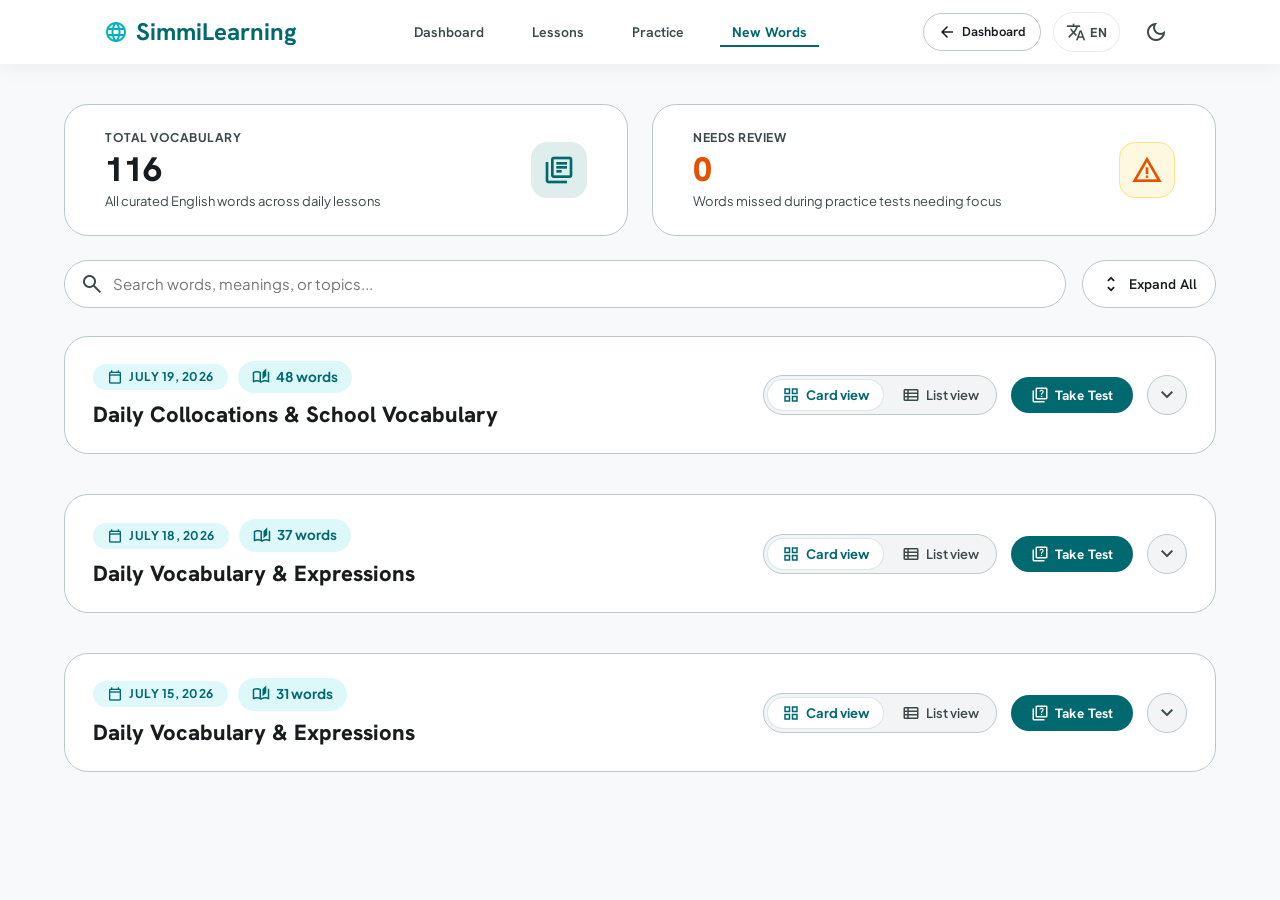
==== commit c7cc4b72: "Add vocabulary for July 18 and 19, and collapse date groups by default" ====
--- a/new_words.html
+++ b/new_words.html
@@ -812,8 +812,8 @@
       <div class="filter-btn-group">
         <button id="toggle-all-btn" class="btn-secondary"
           style="background: var(--surface-container-lowest); color: var(--on-surface); border: 1px solid var(--outline-variant); border-radius: var(--rounded-full); padding: 0 18px; height: 48px; font-weight: 600; display: inline-flex; align-items: center; gap: 8px; cursor: pointer;">
-          <span class="material-symbols-outlined" style="font-size: 20px;">unfold_less</span>
-          <span id="toggle-all-label">Collapse All</span>
+          <span class="material-symbols-outlined" style="font-size: 20px;">unfold_more</span>
+          <span id="toggle-all-label">Expand All</span>
         </button>
       </div>
     </div>
@@ -851,7 +851,7 @@
     let wordsData = [];
     let currentLang = localStorage.getItem('simmilearning-lang') || 'en';
     let currentViewMode = localStorage.getItem('simmilearning-words-view') || 'card';
-    let isAllExpanded = true;
+    let isAllExpanded = false;
     let collapsedGroups = new Set();
 
     // Translations for UI labels
@@ -932,6 +932,9 @@
           throw new Error(`HTTP error! status: ${response.status}`);
         }
         wordsData = await response.json();
+        if (!isAllExpanded) {
+          wordsData.forEach(g => collapsedGroups.add(g.date));
+        }
         const totalItems = wordsData.reduce((acc, g) => acc + (g.words ? g.words.length : 0), 0);
         Logger.info(`Successfully loaded vocabulary dataset: ${wordsData.length} date groups containing ${totalItems} total words.`);
         renderWords();
@@ -1001,7 +1004,7 @@
           const missedWords = JSON.parse(localStorage.getItem('simmilearning-missed-words') || '{}');
           const itemsHtml = filteredWords.map(word => currentViewMode === 'card' ? renderWordCard(word, labels, missedWords) : renderWordListItem(word, labels, missedWords)).join('');
 
-          const isGroupExpanded = isAllExpanded && !collapsedGroups.has(group.date);
+          const isGroupExpanded = !collapsedGroups.has(group.date);
           html += `
             <div class="date-group-section" data-date="${group.date}">
               <div class="date-group-header">
@@ -1150,18 +1153,47 @@
       `;
     }
 
-    // Text to Speech Pronunciation
+    // Cached English voices to ensure accurate pronunciation across all devices
+    let englishVoices = [];
+    function ensureEnglishVoicesLoaded() {
+      if (!('speechSynthesis' in window)) return;
+      const voices = window.speechSynthesis.getVoices();
+      englishVoices = voices.filter(v => v.lang.toLowerCase().startsWith('en') || v.lang.toLowerCase().includes('en-'));
+    }
+    if ('speechSynthesis' in window) {
+      ensureEnglishVoicesLoaded();
+      if (window.speechSynthesis.onvoiceschanged !== undefined) {
+        window.speechSynthesis.onvoiceschanged = ensureEnglishVoicesLoaded;
+      }
+    }
+
+    // Text to Speech Pronunciation - Guaranteed English
     function speakWord(text) {
-      Logger.info(`Pronouncing text via SpeechSynthesis: "${text}"`);
       if (!('speechSynthesis' in window)) {
         alert("Sorry, your browser does not support text-to-speech.");
         return;
       }
-      // Cancel previous utterances
+      if (englishVoices.length === 0) {
+        ensureEnglishVoicesLoaded();
+      }
+
       window.speechSynthesis.cancel();
       const utterance = new SpeechSynthesisUtterance(text);
       utterance.lang = 'en-US';
       utterance.rate = 0.5; // Slow speed for easy listening and learning pronunciation
+
+      if (englishVoices.length > 0) {
+        // Prioritize US/UK English voices or Google/Natural voices, then fallback to any available English voice
+        const preferredVoice = englishVoices.find(v => v.lang.replace('_', '-').toLowerCase() === 'en-us' && (v.name.includes('Google') || v.name.includes('Natural') || v.name.includes('Samantha') || v.name.includes('English')))
+                            || englishVoices.find(v => v.lang.replace('_', '-').toLowerCase() === 'en-us')
+                            || englishVoices.find(v => v.lang.replace('_', '-').toLowerCase().startsWith('en-'))
+                            || englishVoices[0];
+        if (preferredVoice) {
+          utterance.voice = preferredVoice;
+        }
+      }
+
+      Logger.info(`Pronouncing text via SpeechSynthesis: "${text}" | Voice: ${utterance.voice ? utterance.voice.name + ' (' + utterance.voice.lang + ')' : 'Default (' + utterance.lang + ')'}`);
       window.speechSynthesis.speak(utterance);
     }
 
@@ -1284,8 +1316,12 @@
       const searchInput = document.getElementById('search-input');
       if (searchInput) searchInput.placeholder = labels.searchPlaceholder;
 
+      const btnIcon = document.querySelector('#toggle-all-btn .material-symbols-outlined');
       const btnLabel = document.getElementById('toggle-all-label');
-      if (btnLabel) btnLabel.textContent = isAllExpanded ? labels.collapseAll : labels.expandAll;
+      if (btnIcon && btnLabel) {
+        btnIcon.textContent = isAllExpanded ? 'unfold_less' : 'unfold_more';
+        btnLabel.textContent = isAllExpanded ? labels.collapseAll : labels.expandAll;
+      }
     }
   </script>
 </body>
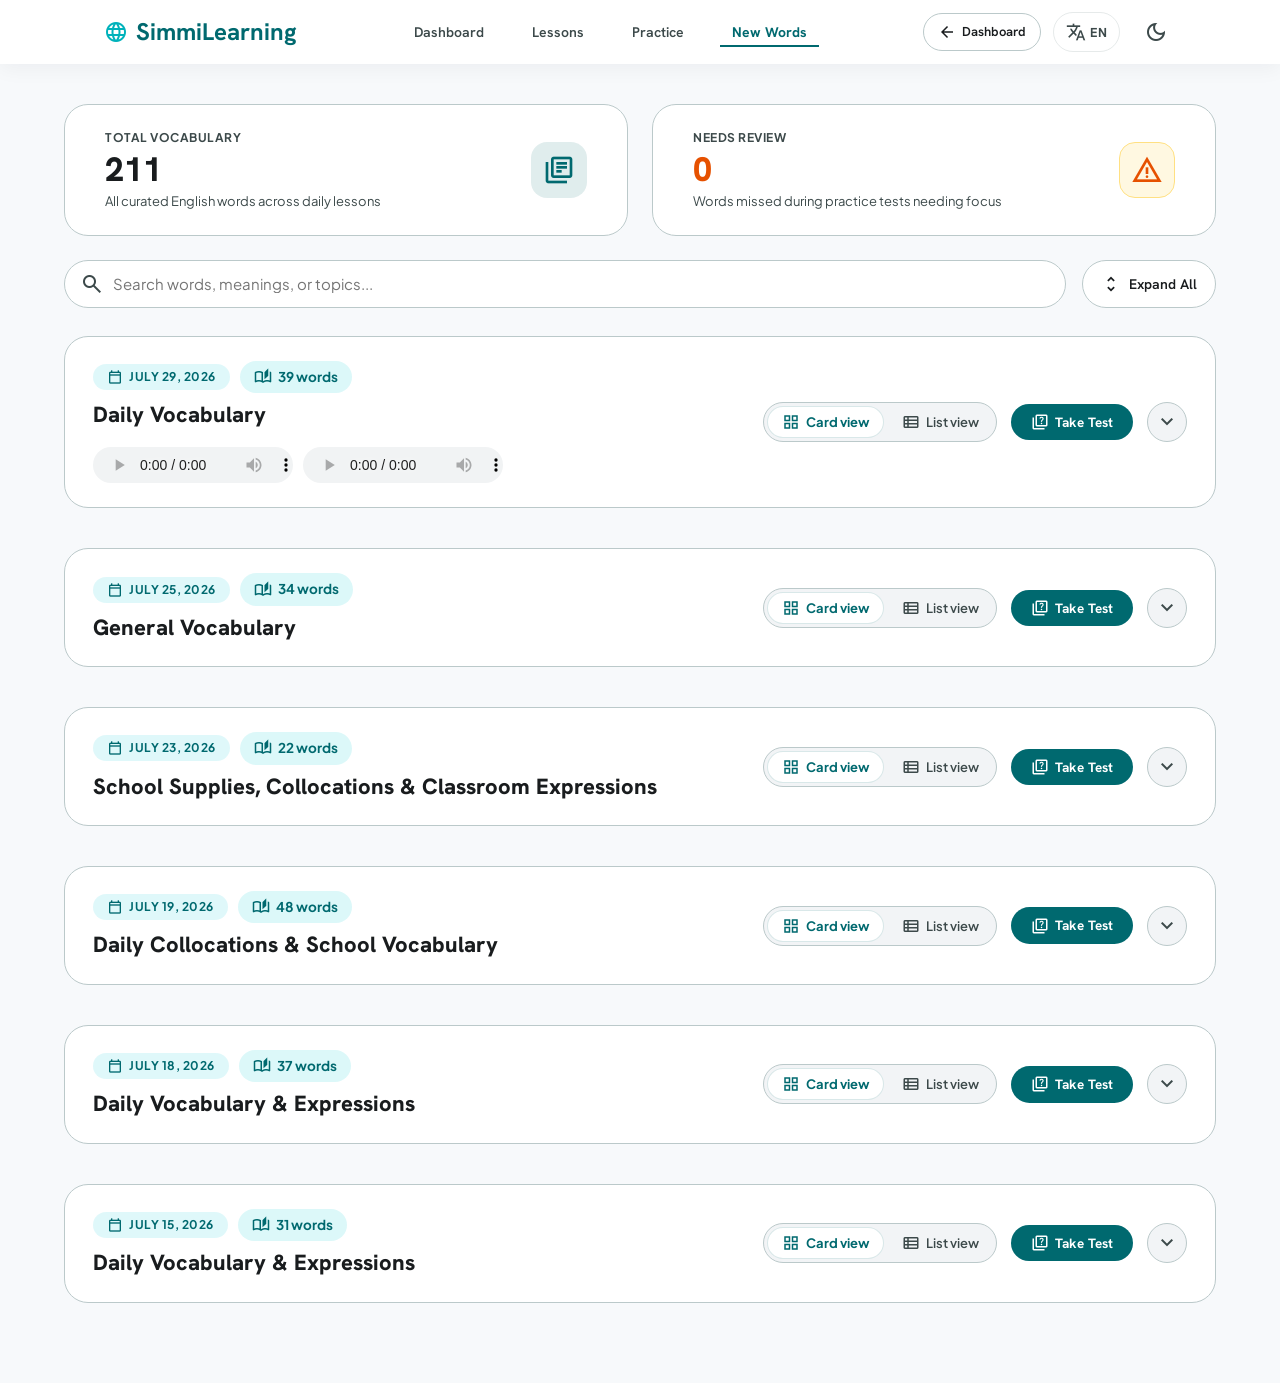
==== commit 76beadb9: "feat: Add new words for July 29, 2026 and display index and audio in UI" ====
--- a/new_words.html
+++ b/new_words.html
@@ -1020,6 +1020,11 @@
                     </span>
                   </div>
                   ${group.theme ? `<h2 class="date-theme-title">${group.theme}</h2>` : ''}
+                  ${group.audios && group.audios.length > 0 ? `
+                    <div class="date-audios" style="margin-top: 10px; display: flex; gap: 10px; flex-wrap: wrap;" onclick="event.stopPropagation()">
+                      ${group.audios.map(audioSrc => `<audio controls src="${audioSrc}" style="height: 36px; max-width: 200px;"></audio>`).join('')}
+                    </div>
+                  ` : ''}
                 </div>
                 <div class="date-header-right">
                   <div class="view-toggle-group" aria-label="View mode selection">
@@ -1081,7 +1086,10 @@
           <div>
             <div class="word-header">
               <div class="word-title-area">
-                <h3 class="word-title">${word.word}</h3>
+                <h3 class="word-title" style="display: flex; align-items: center; gap: 8px;">
+                  ${word.index ? `<span class="word-index" style="background-color: var(--primary); color: var(--on-primary); padding: 2px 8px; border-radius: 12px; font-size: 14px; font-weight: 700; line-height: 1.2; box-shadow: 0 2px 4px rgba(0,0,0,0.1);">#${word.index}</span>` : ''}
+                  ${word.word}
+                </h3>
                 ${word.type ? `<span class="word-type">${word.type}</span>` : ''}
                 ${word.level ? `<span class="word-level">${word.level}</span>` : ''}
                 ${isMissed ? `
@@ -1126,7 +1134,10 @@
       return `
         <article class="word-list-item fade-in ${isMissed ? 'missed-item' : ''}">
           <div class="word-list-left">
-            <h3 class="word-list-title">${word.word}</h3>
+            <h3 class="word-list-title" style="display: flex; align-items: center; gap: 8px;">
+              ${word.index ? `<span class="word-index" style="background-color: var(--primary); color: var(--on-primary); padding: 2px 8px; border-radius: 12px; font-size: 14px; font-weight: 700; line-height: 1.2; box-shadow: 0 2px 4px rgba(0,0,0,0.1);">#${word.index}</span>` : ''}
+              ${word.word}
+            </h3>
             ${word.type ? `<span class="word-type">${word.type}</span>` : ''}
             ${word.phonetic ? `<span class="phonetic-text" style="margin: 0; font-size: 13.5px;">${word.phonetic}</span>` : ''}
             ${word.level ? `<span class="word-level">${word.level}</span>` : ''}
--- a/style.css
+++ b/style.css
@@ -634,13 +634,13 @@
   margin: 0 auto;
   display: flex;
   flex-direction: column;
-  gap: var(--spacing-lg);
+  gap: 16px;
 }
 
 .practice-header {
   display: flex;
   flex-direction: column;
-  gap: var(--spacing-base);
+  gap: 6px;
   width: 100%;
 }
 
@@ -688,25 +688,104 @@
   transition: width 0.4s cubic-bezier(0.4, 0, 0.2, 1);
 }
 
+/* Categorized Practice Option Selector (Pill Filters) */
+.practice-options-bar {
+  display: flex;
+  flex-direction: column;
+  gap: var(--spacing-sm);
+  padding: 4px 0;
+  animation: filterFadeIn 0.3s cubic-bezier(0.4, 0, 0.2, 1);
+}
+
+@keyframes filterFadeIn {
+  from { opacity: 0; transform: translateY(-4px); }
+  to { opacity: 1; transform: translateY(0); }
+}
+
+.practice-tier-1 {
+  display: flex;
+  flex-wrap: wrap;
+  align-items: center;
+  gap: 8px;
+}
+
+.practice-tier-2 {
+  display: flex;
+  flex-wrap: wrap;
+  align-items: center;
+  gap: 6px;
+  padding: 10px 14px;
+  background-color: var(--surface-container);
+  border-radius: var(--rounded-md);
+  border: 1px dashed var(--outline-variant);
+  animation: filterFadeIn 0.2s ease-out;
+}
+
+.filter-pill {
+  font-family: var(--font-body);
+  font-size: 13px;
+  font-weight: 600;
+  color: var(--on-surface-variant);
+  background-color: var(--surface-container-lowest);
+  border: 1px solid var(--outline-variant);
+  border-radius: var(--rounded-full);
+  padding: 6px 14px;
+  display: inline-flex;
+  align-items: center;
+  gap: 6px;
+  cursor: pointer;
+  transition: all 0.25s cubic-bezier(0.4, 0, 0.2, 1);
+  box-shadow: 0 1px 2px rgba(0, 0, 0, 0.04);
+}
+
+.filter-pill:hover {
+  background-color: var(--surface-container-high);
+  color: var(--on-surface);
+  border-color: var(--primary);
+  transform: translateY(-1px);
+  box-shadow: 0 3px 8px rgba(0, 0, 0, 0.08);
+}
+
+.filter-pill.active {
+  background-color: var(--primary);
+  color: var(--on-primary);
+  border-color: var(--primary);
+  box-shadow: 0 4px 12px rgba(0, 105, 111, 0.25);
+  transform: scale(1.02);
+}
+
+.filter-pill.sub-pill {
+  font-size: 12px;
+  padding: 4px 12px;
+  background-color: var(--surface-container-lowest);
+}
+
+.filter-pill.sub-pill.active {
+  background-color: var(--primary-container);
+  color: var(--on-primary-container);
+  border-color: var(--primary-container);
+  box-shadow: 0 2px 8px rgba(0, 178, 187, 0.3);
+}
+
 /* Options selectors */
 .options-list {
   display: flex;
   flex-direction: column;
-  gap: var(--spacing-sm);
-  margin-top: var(--spacing-md);
+  gap: 8px;
+  margin-top: 12px;
 }
 
 .option-btn {
   width: 100%;
   text-align: left;
-  padding: var(--spacing-md);
+  padding: 10px 16px;
   border-radius: var(--rounded-default);
   border: 2px solid var(--outline-variant);
   background-color: var(--surface-container-lowest);
   display: flex;
   align-items: center;
   justify-content: space-between;
-  gap: var(--spacing-sm);
+  gap: 8px;
   transition: background-color var(--transition-fast), border-color var(--transition-fast), box-shadow var(--transition-fast);
 }
 
@@ -728,14 +807,14 @@
 
 .option-text {
   font-family: var(--font-body);
-  font-size: 16px;
+  font-size: 14.5px;
   color: var(--on-surface);
   transition: color var(--transition-normal);
 }
 
 .option-circle {
-  width: 24px;
-  height: 24px;
+  width: 20px;
+  height: 20px;
   border-radius: var(--rounded-full);
   border: 2px solid var(--outline-variant);
   display: flex;
@@ -829,8 +908,15 @@
   display: flex;
   justify-content: space-between;
   align-items: center;
-  margin-top: var(--spacing-sm);
-  gap: var(--spacing-md);
+  margin-top: 0;
+  gap: var(--spacing-sm);
+}
+
+.practice-actions .btn-primary,
+.practice-actions .btn-secondary {
+  padding: 8px 18px;
+  font-size: 14px;
+  max-height: 42px;
 }
 
 .hint-section {
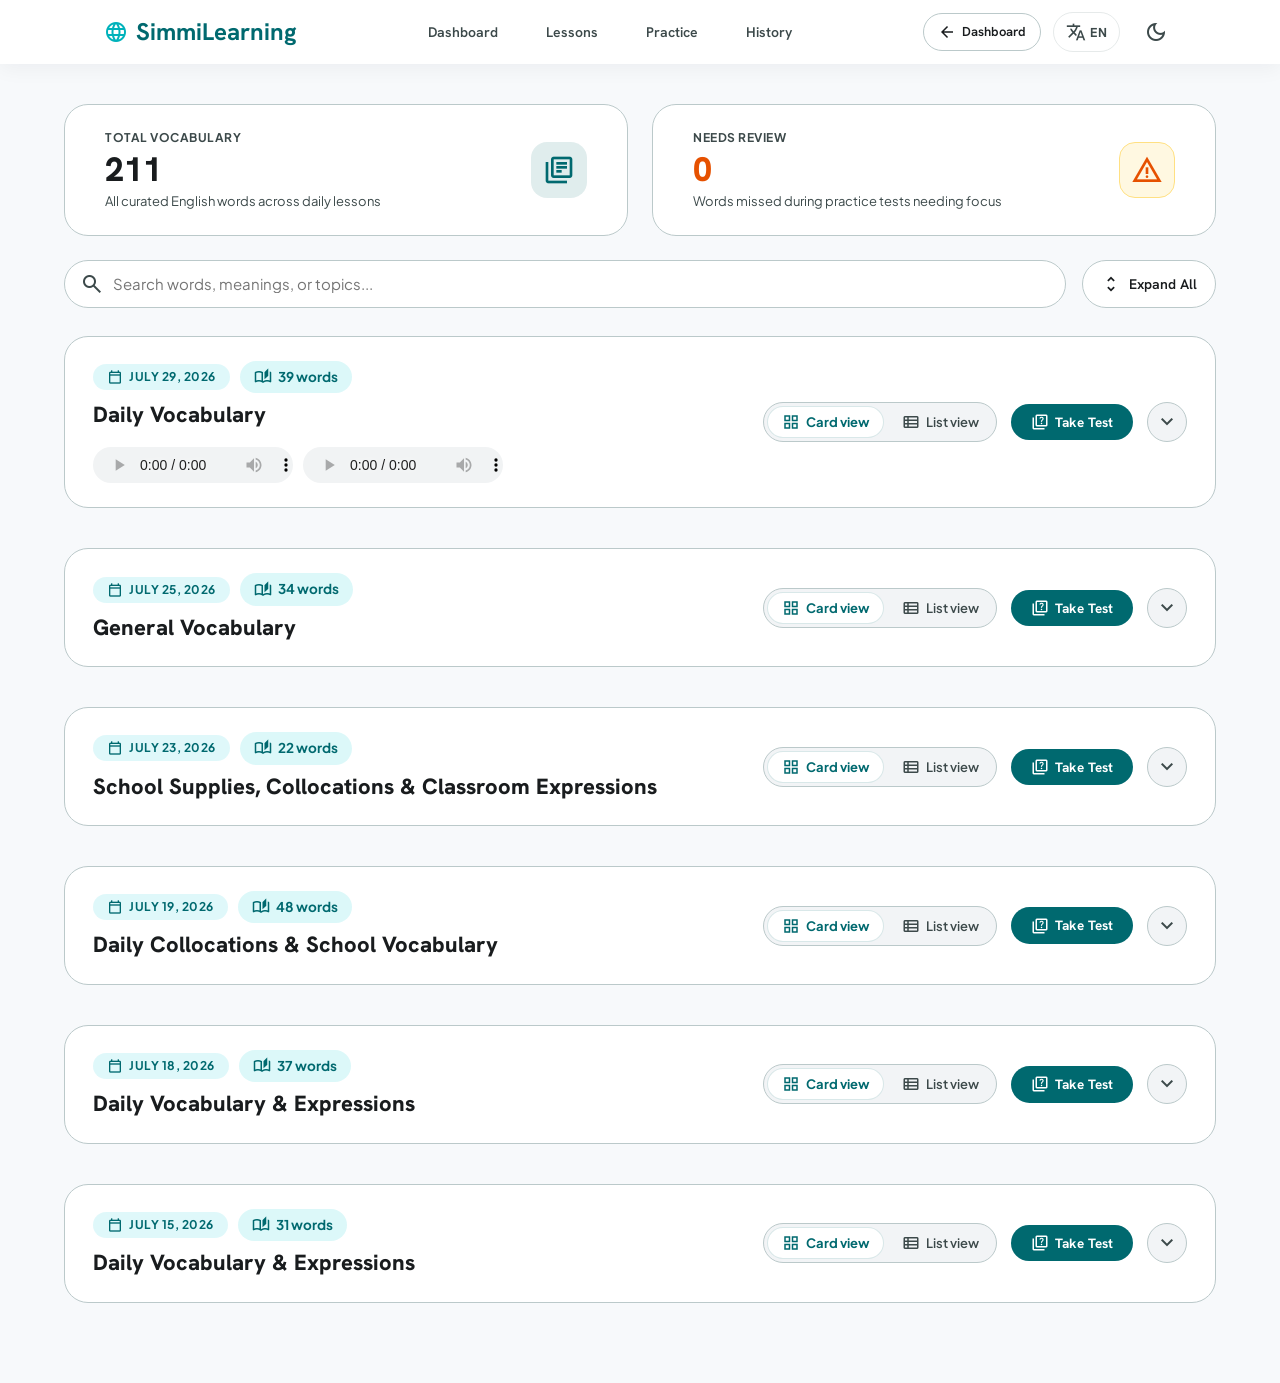
==== commit 891b5d8d: "Fix header layout and add missed words badge" ====
--- a/new_words.html
+++ b/new_words.html
@@ -744,10 +744,9 @@
       <!-- Desktop Navigation links -->
       <nav class="nav-links" aria-label="Main Navigation">
         <a href="index.html" class="nav-link">Dashboard</a>
-        <a href="index.html#lessons" class="nav-link"
-          onclick="localStorage.setItem('simmi-nav', 'lessons');">Lessons</a>
+        <a href="index.html#lessons" class="nav-link">Lessons</a>
         <a href="index.html" class="nav-link">Practice</a>
-        <a href="new_words.html" class="nav-link active" style="font-weight: 700; color: var(--primary);">New Words</a>
+        <a href="index.html#history" class="nav-link">History</a>
       </nav>
 
       <!-- Action buttons -->
@@ -1002,6 +1001,7 @@
 
           const viewContainerClass = currentViewMode === 'card' ? 'words-grid' : 'words-list';
           const missedWords = JSON.parse(localStorage.getItem('simmilearning-missed-words') || '{}');
+          const groupMissedCount = filteredWords.filter(w => Boolean(missedWords[w.word.trim().toLowerCase()])).length;
           const itemsHtml = filteredWords.map(word => currentViewMode === 'card' ? renderWordCard(word, labels, missedWords) : renderWordListItem(word, labels, missedWords)).join('');
 
           const isGroupExpanded = !collapsedGroups.has(group.date);
@@ -1018,6 +1018,12 @@
                       <span class="material-symbols-outlined" style="font-size: 18px;">auto_stories</span>
                       <span>${countText}</span>
                     </span>
+                    ${groupMissedCount > 0 ? `
+                    <span class="word-count-badge" style="background: rgba(211, 47, 47, 0.1); color: #d32f2f; border: 1px solid rgba(211, 47, 47, 0.2);">
+                      <span class="material-symbols-outlined" style="font-size: 18px;">warning</span>
+                      <span>${groupMissedCount} ${labels.needsReview || 'cần ôn lại'}</span>
+                    </span>
+                    ` : ''}
                   </div>
                   ${group.theme ? `<h2 class="date-theme-title">${group.theme}</h2>` : ''}
                   ${group.audios && group.audios.length > 0 ? `
--- a/style.css
+++ b/style.css
@@ -278,7 +278,7 @@
 }
 
 .nav-links {
-  display: none; /* Shown on desktop */
+  display: flex;
   gap: var(--spacing-md);
   align-items: center;
 }
@@ -1243,9 +1243,7 @@
     grid-template-columns: repeat(3, 1fr);
   }
 
-  .nav-links {
-    display: flex;
-  }
+  /* Nav links always visible now, but maybe adjust gap on desktop */
 
   .menu-btn {
     display: none;
@@ -1270,7 +1268,45 @@
 }
 
 /* Mobile (Small) Overrides for Practice Session */
+@media (max-width: 899px) {
+  .header-bar {
+    height: auto;
+    min-height: 64px;
+  }
+  .header-container {
+    flex-wrap: wrap;
+    padding: 8px 16px;
+    gap: 12px;
+  }
+  .nav-links {
+    order: 3;
+    width: 100%;
+    overflow-x: auto;
+    padding-bottom: 4px;
+    -ms-overflow-style: none;
+    scrollbar-width: none;
+  }
+  .nav-links::-webkit-scrollbar {
+    display: none;
+  }
+  .header-actions {
+    gap: 4px;
+  }
+  .main-canvas {
+    margin-top: 100px;
+  }
+}
+
 @media (max-width: 599px) {
+  #lang-label {
+    display: none;
+  }
+  .logo {
+    font-size: 0; /* hides the text but keeps the icon */
+  }
+  .logo span {
+    font-size: 24px;
+  }
   #practice-session-title {
     font-size: 20px !important;
   }
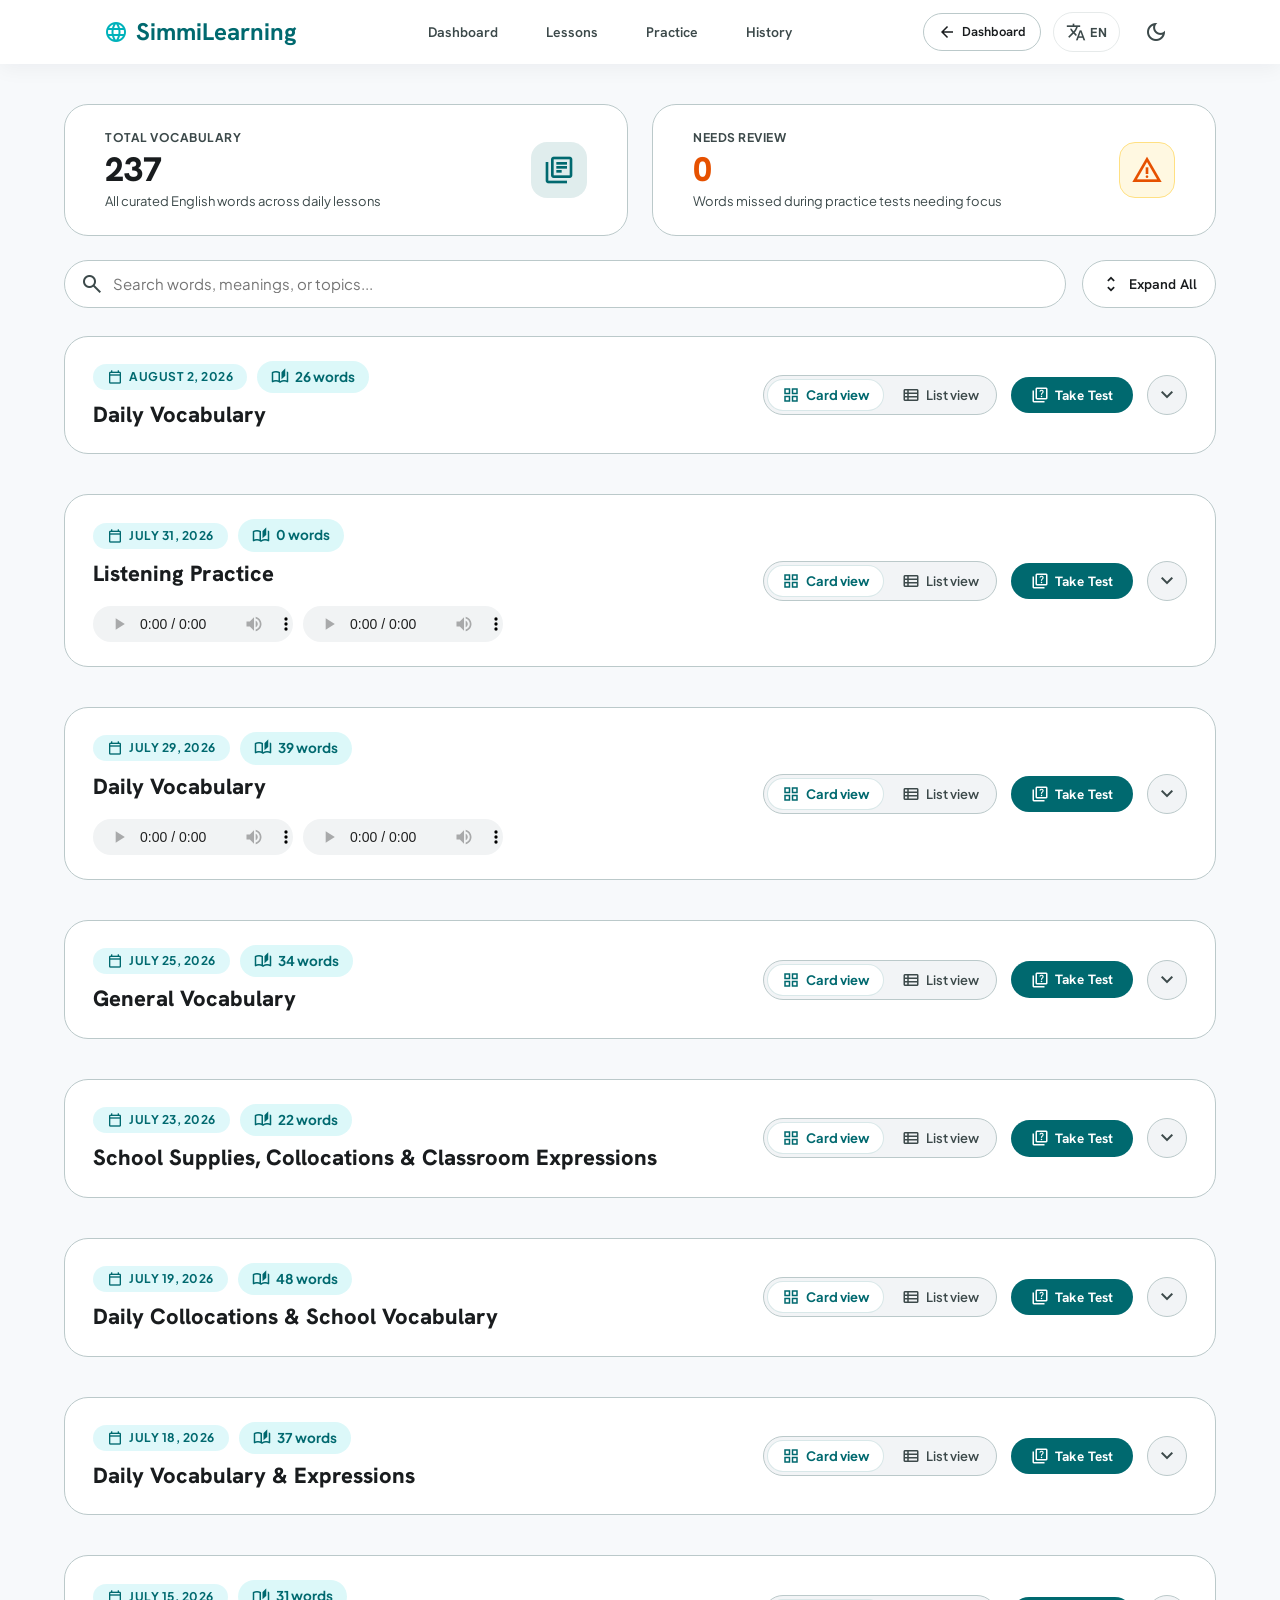
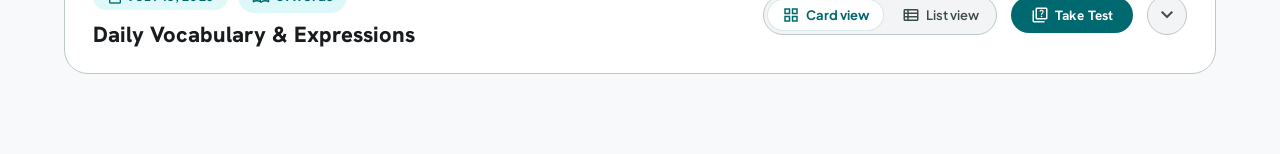
==== commit 8a297be5: "Update new words for Aug 2, 2026" ====
--- a/new_words.html
+++ b/new_words.html
@@ -983,7 +983,8 @@
 
       wordsData.forEach(group => {
         // Filter words matching query
-        const filteredWords = group.words.filter(item => {
+        const wordsArray = group.words || [];
+        const filteredWords = wordsArray.filter(item => {
           if (!query) return true;
           return (
             item.word.toLowerCase().includes(query) ||
@@ -991,11 +992,17 @@
             (item.vietnamese && item.vietnamese.toLowerCase().includes(query)) ||
             (group.theme && group.theme.toLowerCase().includes(query)) ||
             group.date.includes(query) ||
-            group.dateFormatted.toLowerCase().includes(query)
+            (group.dateFormatted && group.dateFormatted.toLowerCase().includes(query))
           );
         });
 
-        if (filteredWords.length > 0) {
+        const isAudioOnlyGroup = wordsArray.length === 0 && group.audios && group.audios.length > 0;
+        const groupMatchesQuery = !query || 
+            (group.theme && group.theme.toLowerCase().includes(query)) ||
+            group.date.includes(query) ||
+            (group.dateFormatted && group.dateFormatted.toLowerCase().includes(query));
+
+        if (filteredWords.length > 0 || (isAudioOnlyGroup && groupMatchesQuery)) {
           totalWordsRendered += filteredWords.length;
           const countText = labels.wordsCount.replace('{count}', filteredWords.length);
 
@@ -1063,7 +1070,7 @@
         }
       });
 
-      if (totalWordsRendered === 0) {
+      if (html === '') {
         container.innerHTML = `
           <div class="empty-state fade-in">
             <span class="material-symbols-outlined" style="font-size: 48px; color: var(--outline);">search_off</span>
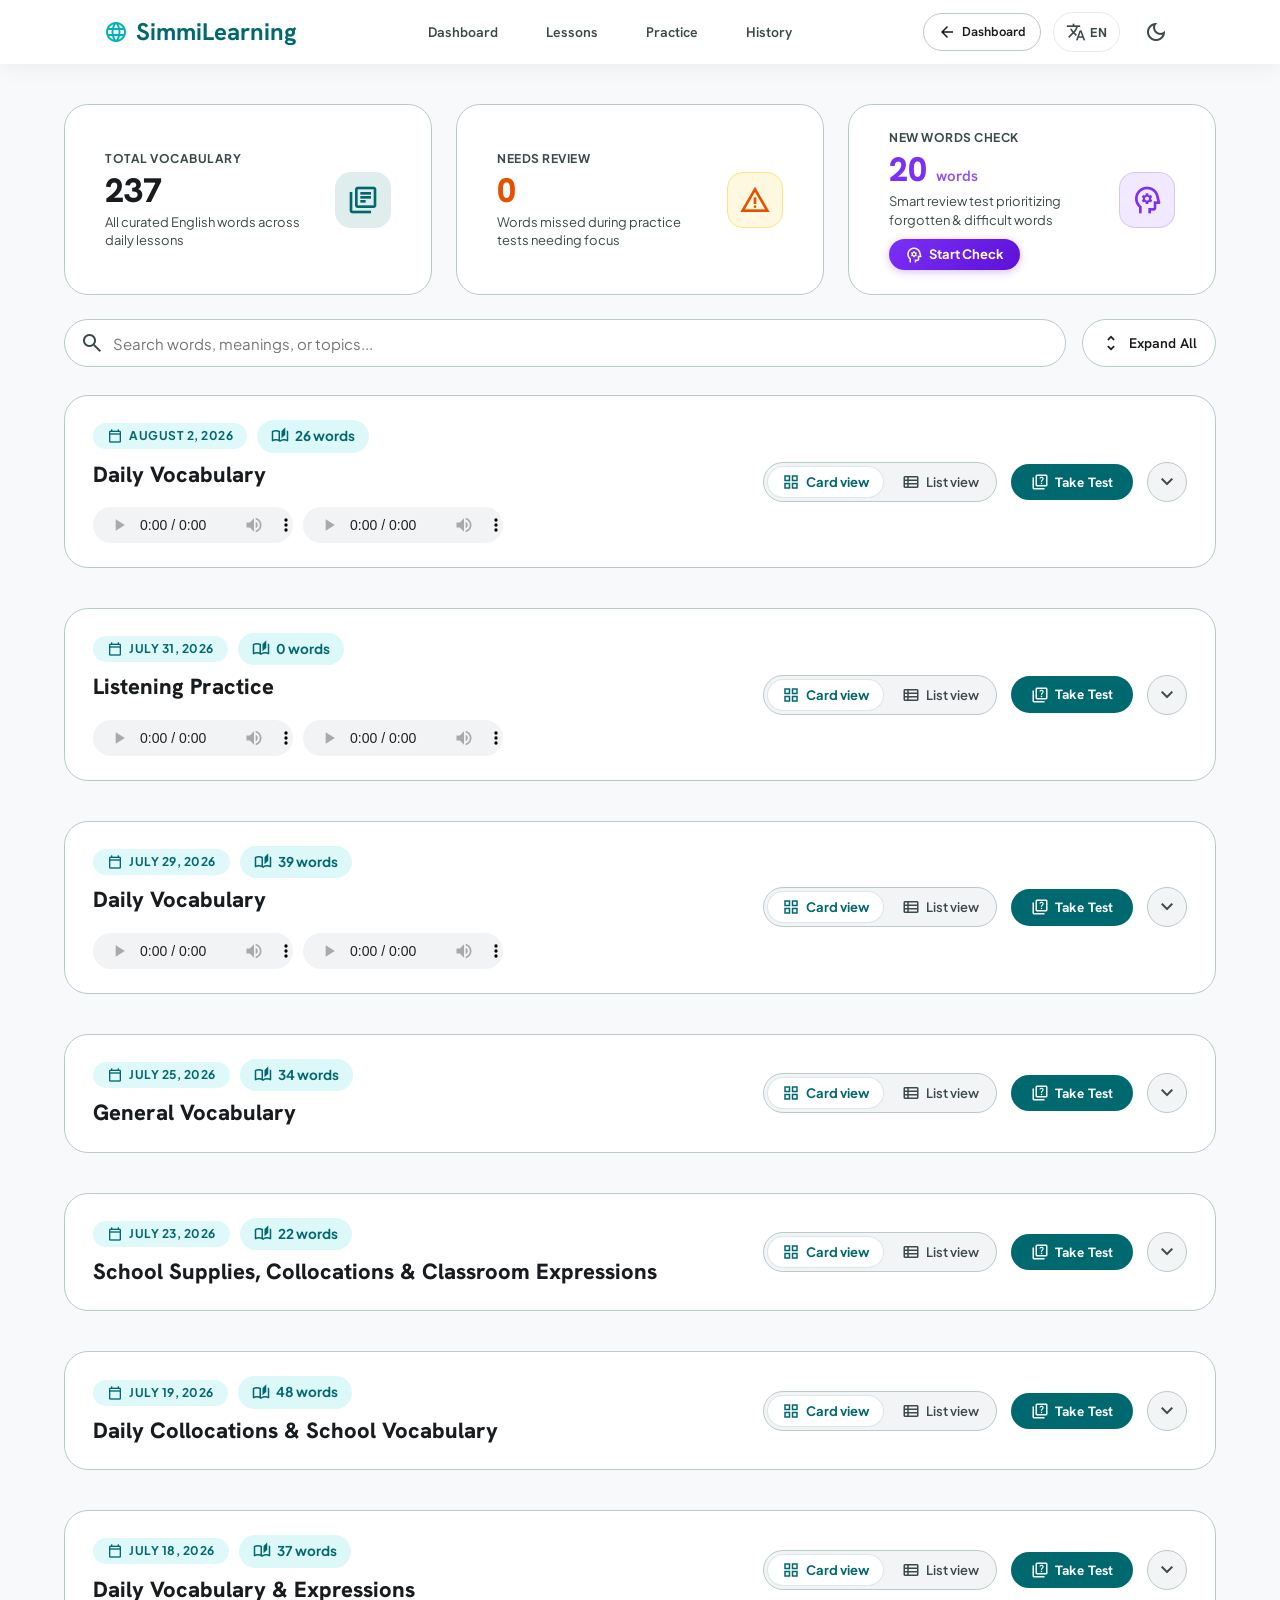
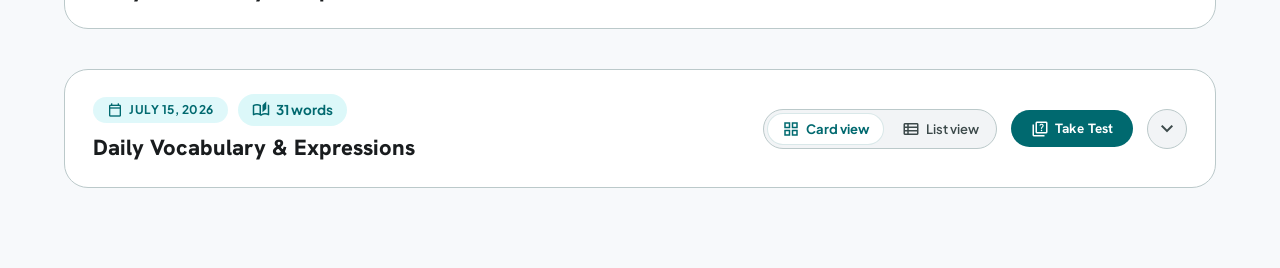
==== commit d7d4299e: "feat: implement New Words Check test mode and update UI" ====
--- a/new_words.html
+++ b/new_words.html
@@ -46,6 +46,10 @@
       border-color: #f57c00;
     }
 
+    .metric-card.check-card:hover {
+      border-color: #7b2ff7;
+    }
+
     .metric-icon-wrapper {
       width: 56px;
       height: 56px;
@@ -76,6 +80,18 @@
       background: rgba(230, 81, 0, 0.25);
       color: #ffb74d;
       border-color: #ffa000;
+    }
+
+    .metric-icon-wrapper.check-icon {
+      background: rgba(123, 47, 247, 0.1);
+      color: #7b2ff7;
+      border: 1px solid rgba(123, 47, 247, 0.2);
+    }
+
+    body[data-theme="dark"] .metric-icon-wrapper.check-icon {
+      background: rgba(179, 136, 255, 0.18);
+      color: #b388ff;
+      border-color: rgba(179, 136, 255, 0.3);
     }
 
     .metric-content {
@@ -108,6 +124,38 @@
 
     body[data-theme="dark"] .metric-card.review-card .metric-value {
       color: #ffb74d;
+    }
+
+    .metric-card.check-card .metric-value {
+      color: #7b2ff7;
+    }
+
+    body[data-theme="dark"] .metric-card.check-card .metric-value {
+      color: #b388ff;
+    }
+
+    .check-card-btn {
+      margin-top: 10px;
+      display: inline-flex;
+      align-items: center;
+      gap: 6px;
+      background: linear-gradient(135deg, #7b2ff7 0%, #5d11d8 100%);
+      color: #ffffff !important;
+      border: none;
+      border-radius: var(--rounded-full);
+      padding: 6px 16px;
+      font-size: 13px;
+      font-weight: 700;
+      cursor: pointer;
+      text-decoration: none;
+      box-shadow: 0 2px 8px rgba(123, 47, 247, 0.3);
+      transition: all 0.2s ease;
+    }
+
+    .check-card-btn:hover {
+      background: linear-gradient(135deg, #6a1ee0 0%, #4b09b5 100%);
+      transform: translateY(-2px);
+      box-shadow: 0 4px 12px rgba(123, 47, 247, 0.4);
     }
 
     .metric-sub {
@@ -797,6 +845,22 @@
         </div>
         <div class="metric-icon-wrapper warning-icon">
           <span class="material-symbols-outlined" style="font-size: 32px;">warning</span>
+        </div>
+      </article>
+
+      <!-- New Words Check Metric Card -->
+      <article class="metric-card check-card">
+        <div class="metric-content">
+          <span id="metric-check-title" class="metric-label">New Words Check</span>
+          <div id="metric-check-value" class="metric-value">20 <span style="font-size: 15px; font-weight: 600; opacity: 0.85;">words</span></div>
+          <p id="metric-check-sub" class="metric-sub">Smart review test prioritizing forgotten & difficult words</p>
+          <a href="new_words_test.html?mode=check" id="start-check-btn" class="check-card-btn">
+            <span class="material-symbols-outlined" style="font-size: 18px;">psychology</span>
+            <span id="start-check-btn-text">Start Check</span>
+          </a>
+        </div>
+        <div class="metric-icon-wrapper check-icon">
+          <span class="material-symbols-outlined" style="font-size: 32px;">psychology</span>
         </div>
       </article>
     </section>
@@ -860,6 +924,10 @@
         totalWordsSub: "All curated English words across daily lessons",
         needsReviewTitle: "Needs Review",
         needsReviewSub: "Words missed during practice tests needing focus",
+        checkTitle: "New Words Check",
+        checkSub: "Smart review test prioritizing forgotten & difficult words",
+        checkUnit: "words",
+        startCheck: "Start Check",
         searchPlaceholder: "Search words, meanings, or topics...",
         collapseAll: "Collapse All",
         expandAll: "Expand All",
@@ -883,6 +951,10 @@
         totalWordsSub: "Toàn bộ từ vựng đã tổng hợp trong kho bài học",
         needsReviewTitle: "Từ cần ôn lại",
         needsReviewSub: "Các từ bạn trả lời chưa đúng trong bài kiểm tra",
+        checkTitle: "Kiểm Tra Từ Mới",
+        checkSub: "Bài ôn thông minh ưu tiên từ chưa thuộc & khó nhớ",
+        checkUnit: "từ",
+        startCheck: "Bắt đầu kiểm tra",
         searchPlaceholder: "Tìm từ khóa, nghĩa hoặc chủ đề...",
         collapseAll: "Thu gọn tất cả",
         expandAll: "Mở rộng tất cả",
@@ -954,6 +1026,8 @@
       const totalWords = wordsData.reduce((acc, g) => acc + (g.words ? g.words.length : 0), 0);
       const missedWords = JSON.parse(localStorage.getItem('simmilearning-missed-words') || '{}');
       const reviewWords = wordsData.reduce((acc, g) => acc + (g.words ? g.words.filter(w => Boolean(missedWords[w.word.trim().toLowerCase()])).length : 0), 0);
+      const checkCount = Math.min(20, totalWords);
+      const labels = UI_LABELS[currentLang];
 
       const totalEl = document.getElementById('metric-total-value');
       if (totalEl) totalEl.textContent = totalWords;
@@ -961,7 +1035,10 @@
       const reviewEl = document.getElementById('metric-review-value');
       if (reviewEl) reviewEl.textContent = reviewWords;
 
-      Logger.info(`Metrics updated -> Total Vocabulary: ${totalWords} | Needs Review: ${reviewWords}`);
+      const checkEl = document.getElementById('metric-check-value');
+      if (checkEl) checkEl.innerHTML = `${checkCount} <span style="font-size: 15px; font-weight: 600; opacity: 0.85;">${labels.checkUnit || 'words'}</span>`;
+
+      Logger.info(`Metrics updated -> Total Vocabulary: ${totalWords} | Needs Review: ${reviewWords} | Check Pool: ${checkCount}`);
     }
 
     // Render grouped words
@@ -1337,6 +1414,15 @@
       const reviewSub = document.getElementById('metric-review-sub');
       if (reviewSub) reviewSub.textContent = labels.needsReviewSub;
 
+      const checkTitle = document.getElementById('metric-check-title');
+      if (checkTitle) checkTitle.textContent = labels.checkTitle;
+
+      const checkSub = document.getElementById('metric-check-sub');
+      if (checkSub) checkSub.textContent = labels.checkSub;
+
+      const startCheckBtnText = document.getElementById('start-check-btn-text');
+      if (startCheckBtnText) startCheckBtnText.textContent = labels.startCheck;
+
       const searchInput = document.getElementById('search-input');
       if (searchInput) searchInput.placeholder = labels.searchPlaceholder;
 
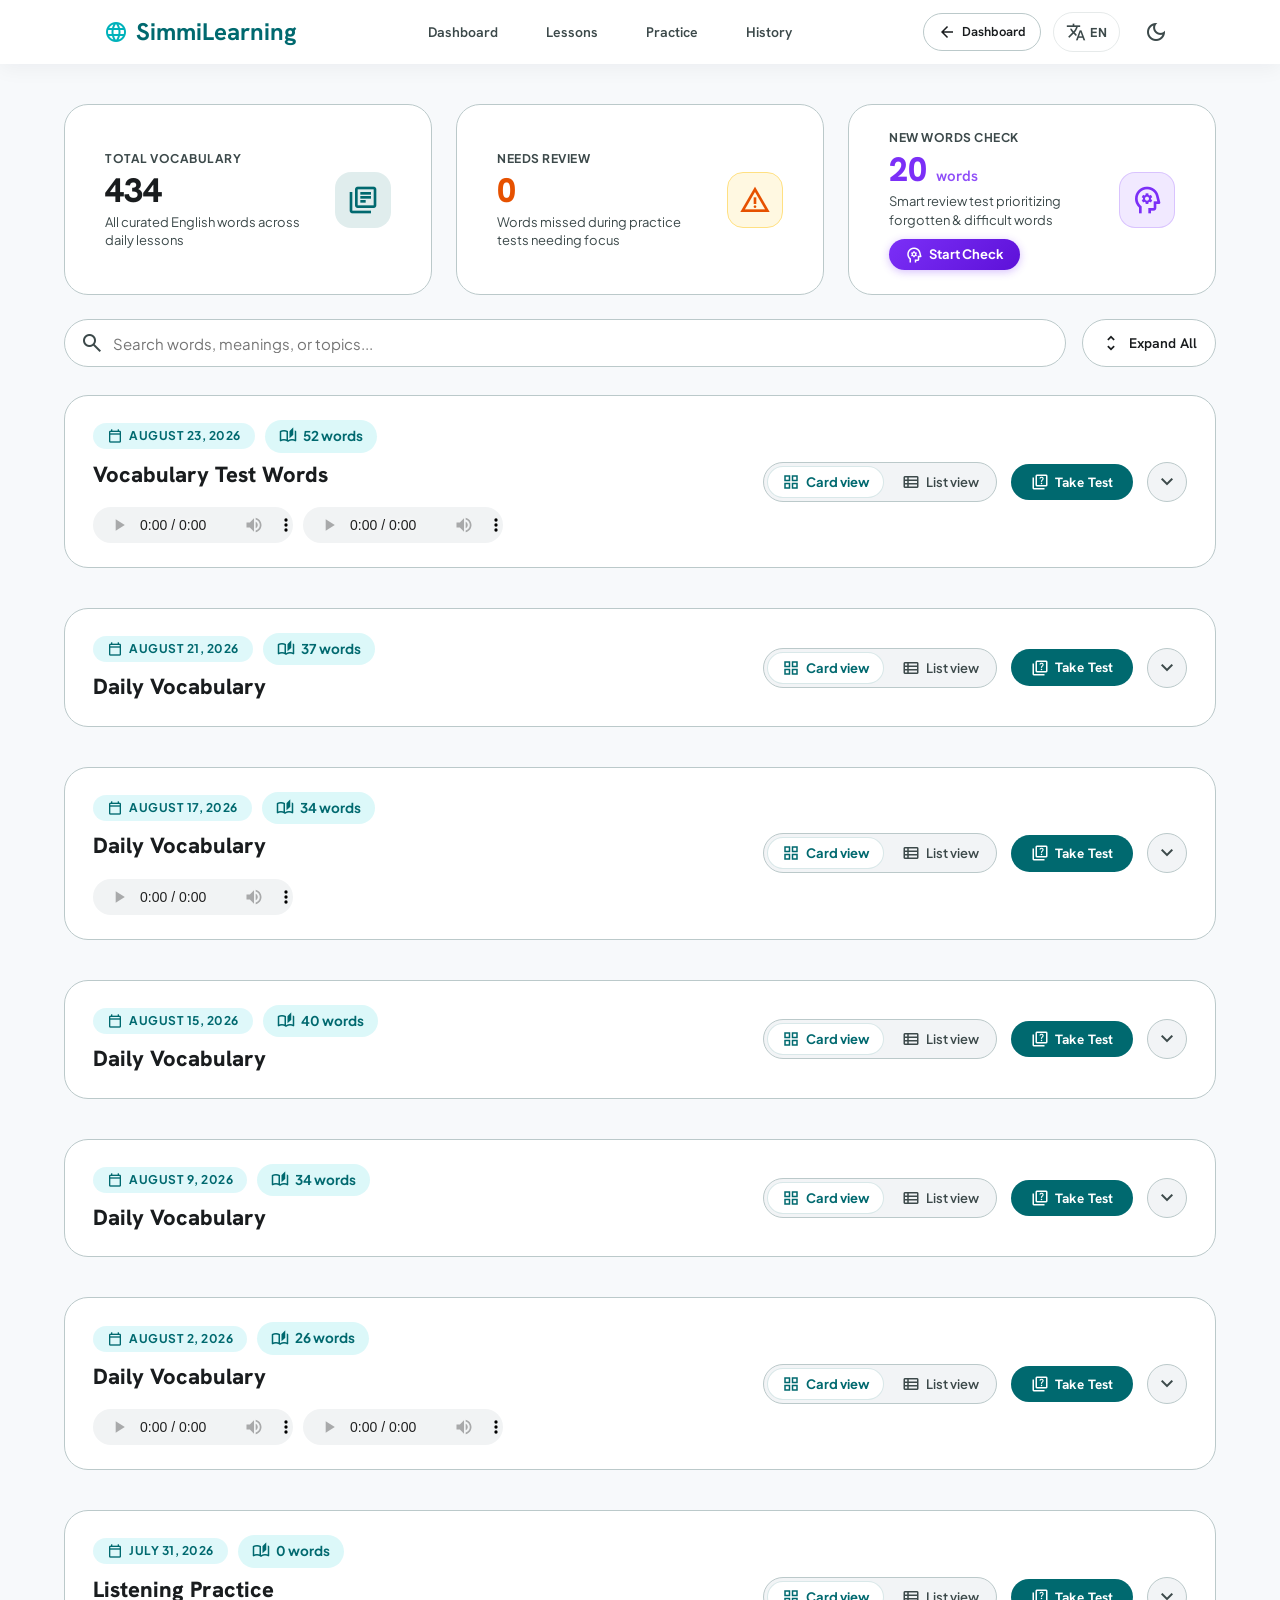
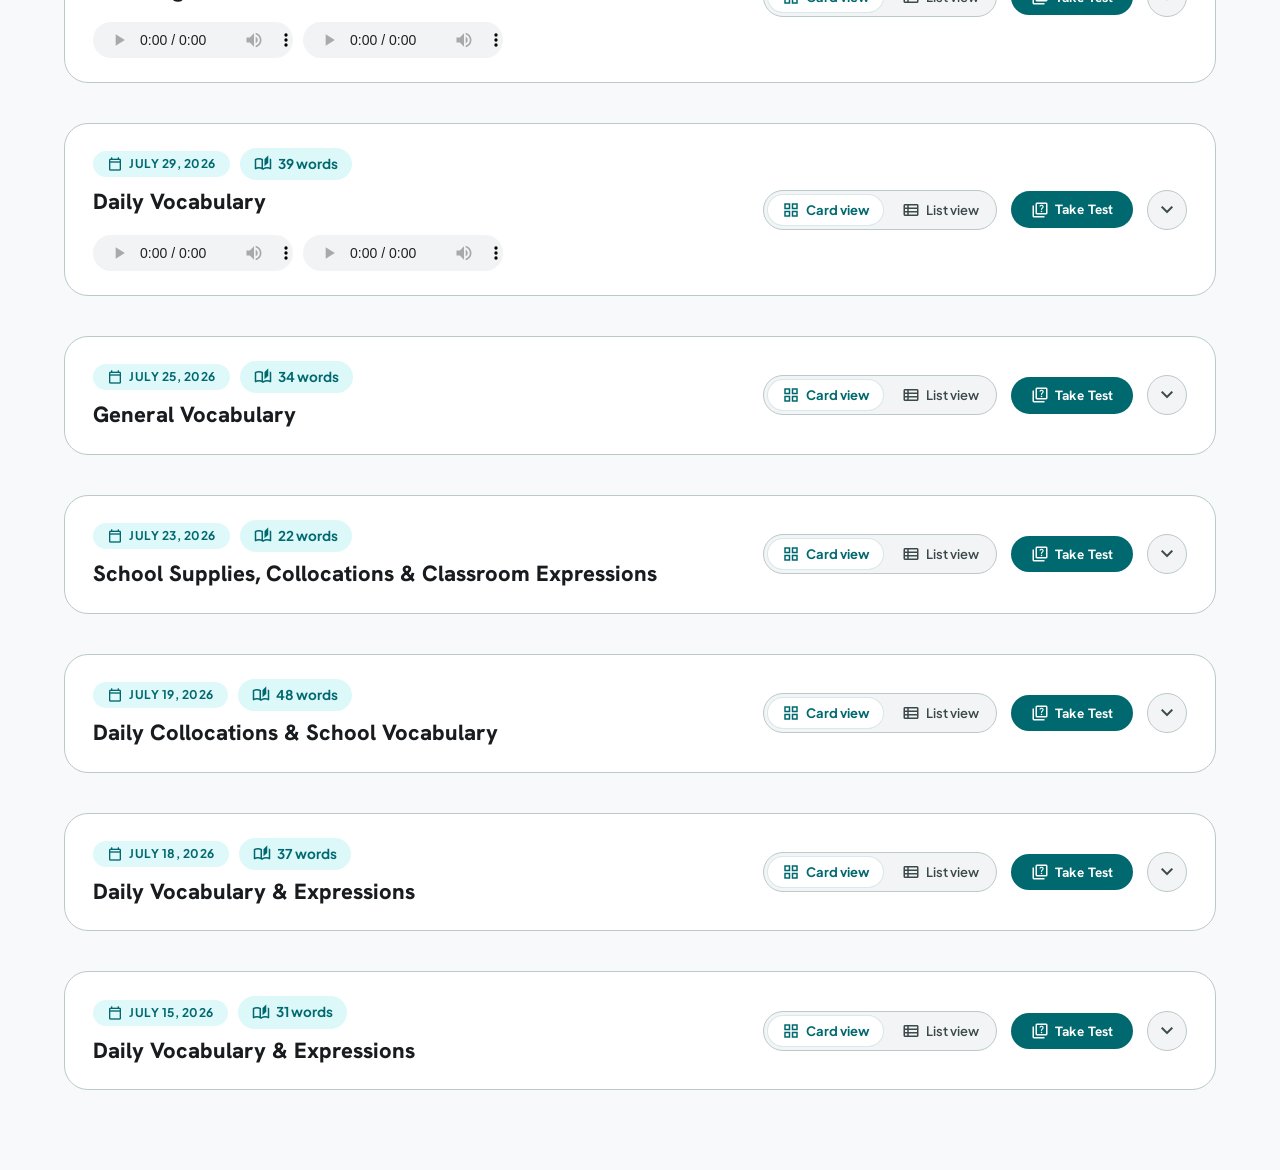
==== commit a54d441f: "Add new words and multiple-choice vocabulary for Aug 21 and Aug 23" ====
--- a/new_words.html
+++ b/new_words.html
@@ -1177,7 +1177,7 @@
             <div class="word-header">
               <div class="word-title-area">
                 <h3 class="word-title" style="display: flex; align-items: center; gap: 8px;">
-                  ${word.index ? `<span class="word-index" style="background-color: var(--primary); color: var(--on-primary); padding: 2px 8px; border-radius: 12px; font-size: 14px; font-weight: 700; line-height: 1.2; box-shadow: 0 2px 4px rgba(0,0,0,0.1);">#${word.index}</span>` : ''}
+                  ${word.index ? `<span class="word-index" style="background-color: var(--primary); color: var(--on-primary); padding: 2px 8px; border-radius: 12px; font-size: 14px; font-weight: 700; line-height: 1.2; box-shadow: 0 2px 4px rgba(0,0,0,0.1);">#${word.index}${word.reference ? `, ${word.reference}` : ''}</span>` : ''}
                   ${word.word}
                 </h3>
                 ${word.type ? `<span class="word-type">${word.type}</span>` : ''}
@@ -1225,7 +1225,7 @@
         <article class="word-list-item fade-in ${isMissed ? 'missed-item' : ''}">
           <div class="word-list-left">
             <h3 class="word-list-title" style="display: flex; align-items: center; gap: 8px;">
-              ${word.index ? `<span class="word-index" style="background-color: var(--primary); color: var(--on-primary); padding: 2px 8px; border-radius: 12px; font-size: 14px; font-weight: 700; line-height: 1.2; box-shadow: 0 2px 4px rgba(0,0,0,0.1);">#${word.index}</span>` : ''}
+              ${word.index ? `<span class="word-index" style="background-color: var(--primary); color: var(--on-primary); padding: 2px 8px; border-radius: 12px; font-size: 14px; font-weight: 700; line-height: 1.2; box-shadow: 0 2px 4px rgba(0,0,0,0.1);">#${word.index}${word.reference ? `, ${word.reference}` : ''}</span>` : ''}
               ${word.word}
             </h3>
             ${word.type ? `<span class="word-type">${word.type}</span>` : ''}
--- a/style.css
+++ b/style.css
@@ -1396,3 +1396,67 @@
   background: rgba(211, 47, 47, 0.15);
   color: #d32f2f;
 }
+
+/* Custom Details/Summary styling */
+details > summary::-webkit-details-marker {
+  display: none;
+}
+details[open] > summary .summary-chevron {
+  transform: rotate(180deg);
+}
+.summary-chevron {
+  transition: transform 0.3s ease;
+}
+
+/* Simplified compact card layout */
+.compact-card {
+  display: flex;
+  align-items: center;
+  justify-content: space-between;
+  padding: 16px;
+  background: rgba(255, 255, 255, 0.05);
+  border: 1px solid rgba(132, 148, 149, 0.2);
+  border-radius: var(--rounded-lg);
+  gap: 16px;
+  margin-bottom: 12px;
+  backdrop-filter: blur(12px);
+  -webkit-backdrop-filter: blur(12px);
+}
+.compact-card-left {
+  display: flex;
+  align-items: center;
+  gap: 16px;
+  flex: 1;
+}
+.compact-card-icon {
+  width: 48px;
+  height: 48px;
+  border-radius: var(--rounded-md);
+  background: var(--surface-variant);
+  color: var(--primary);
+  display: flex;
+  align-items: center;
+  justify-content: center;
+  flex-shrink: 0;
+}
+.compact-card-info {
+  display: flex;
+  flex-direction: column;
+  gap: 4px;
+}
+.compact-card-title {
+  font-family: var(--font-display);
+  font-size: 16px;
+  font-weight: 700;
+  color: var(--on-surface);
+  margin: 0;
+}
+.compact-card-status {
+  font-size: 13px;
+  color: var(--on-surface-variant);
+  font-weight: 500;
+}
+.compact-card-right {
+  display: flex;
+  align-items: center;
+}
